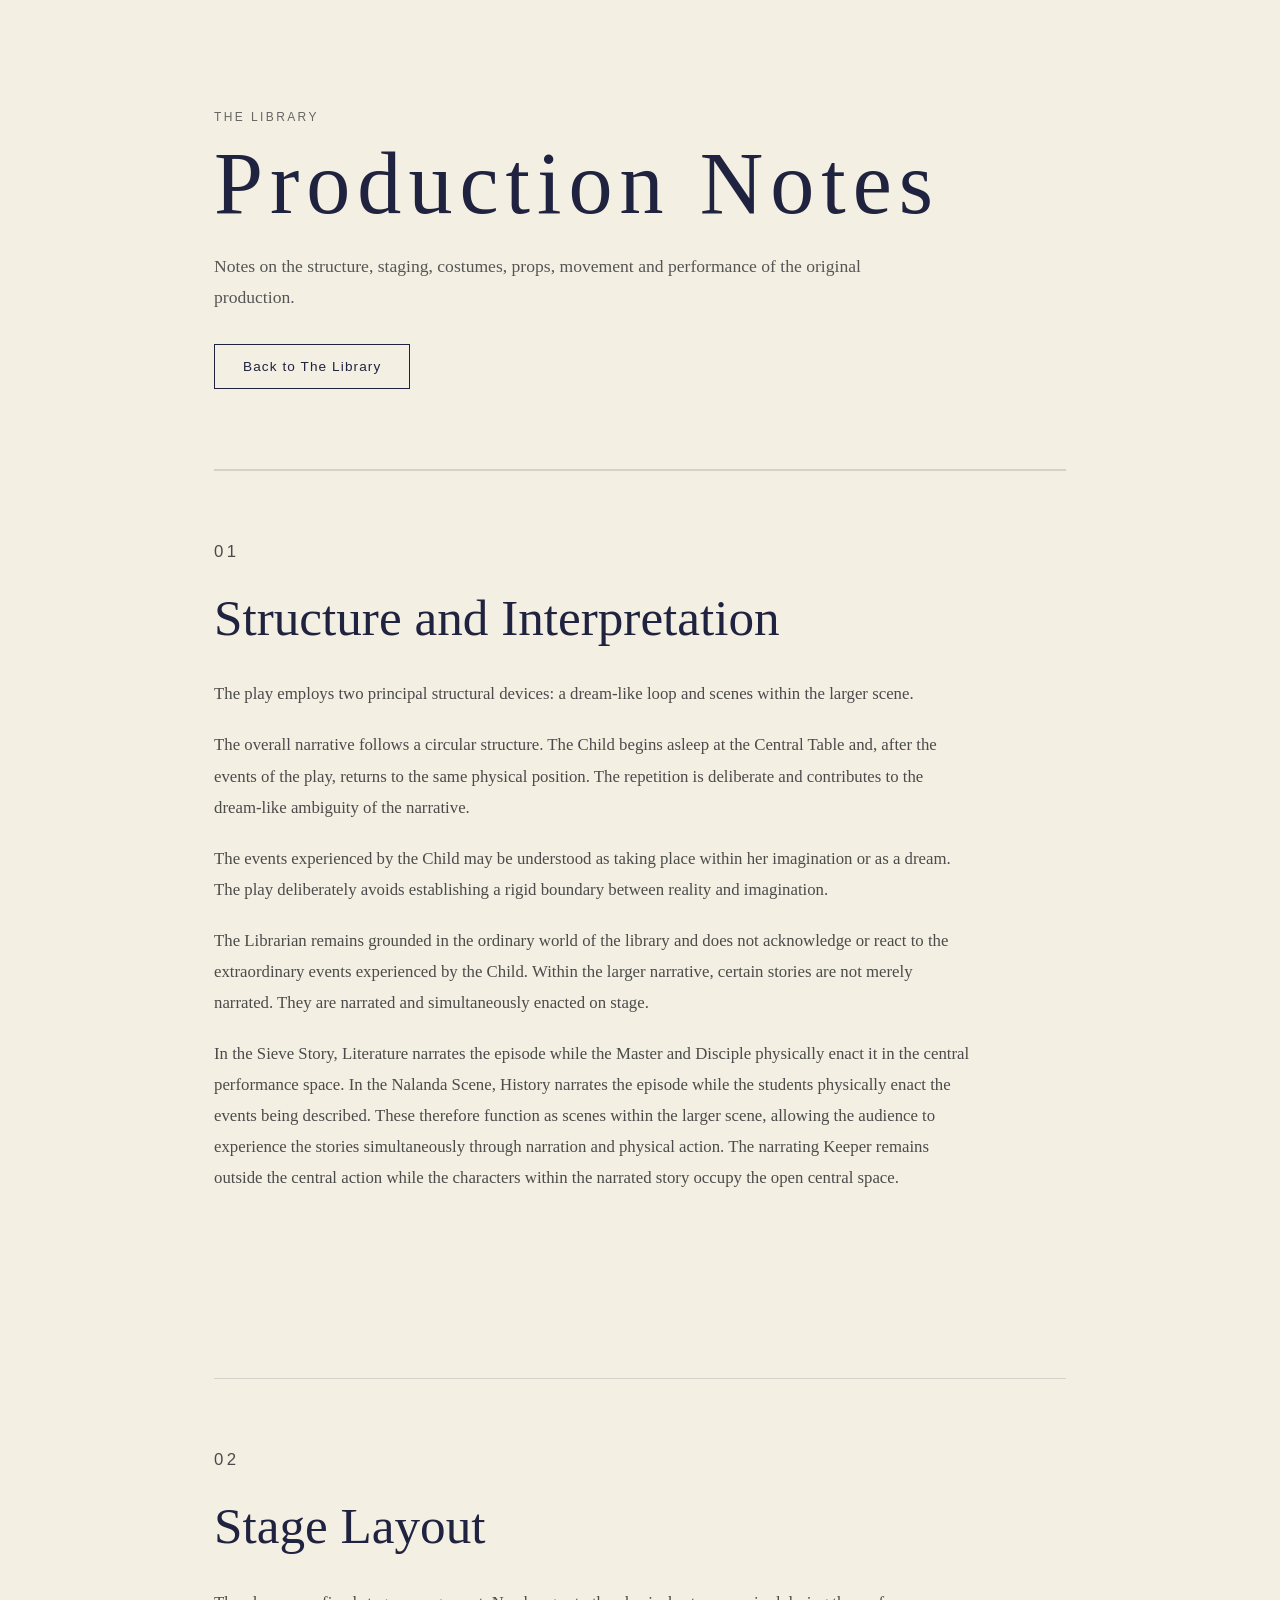
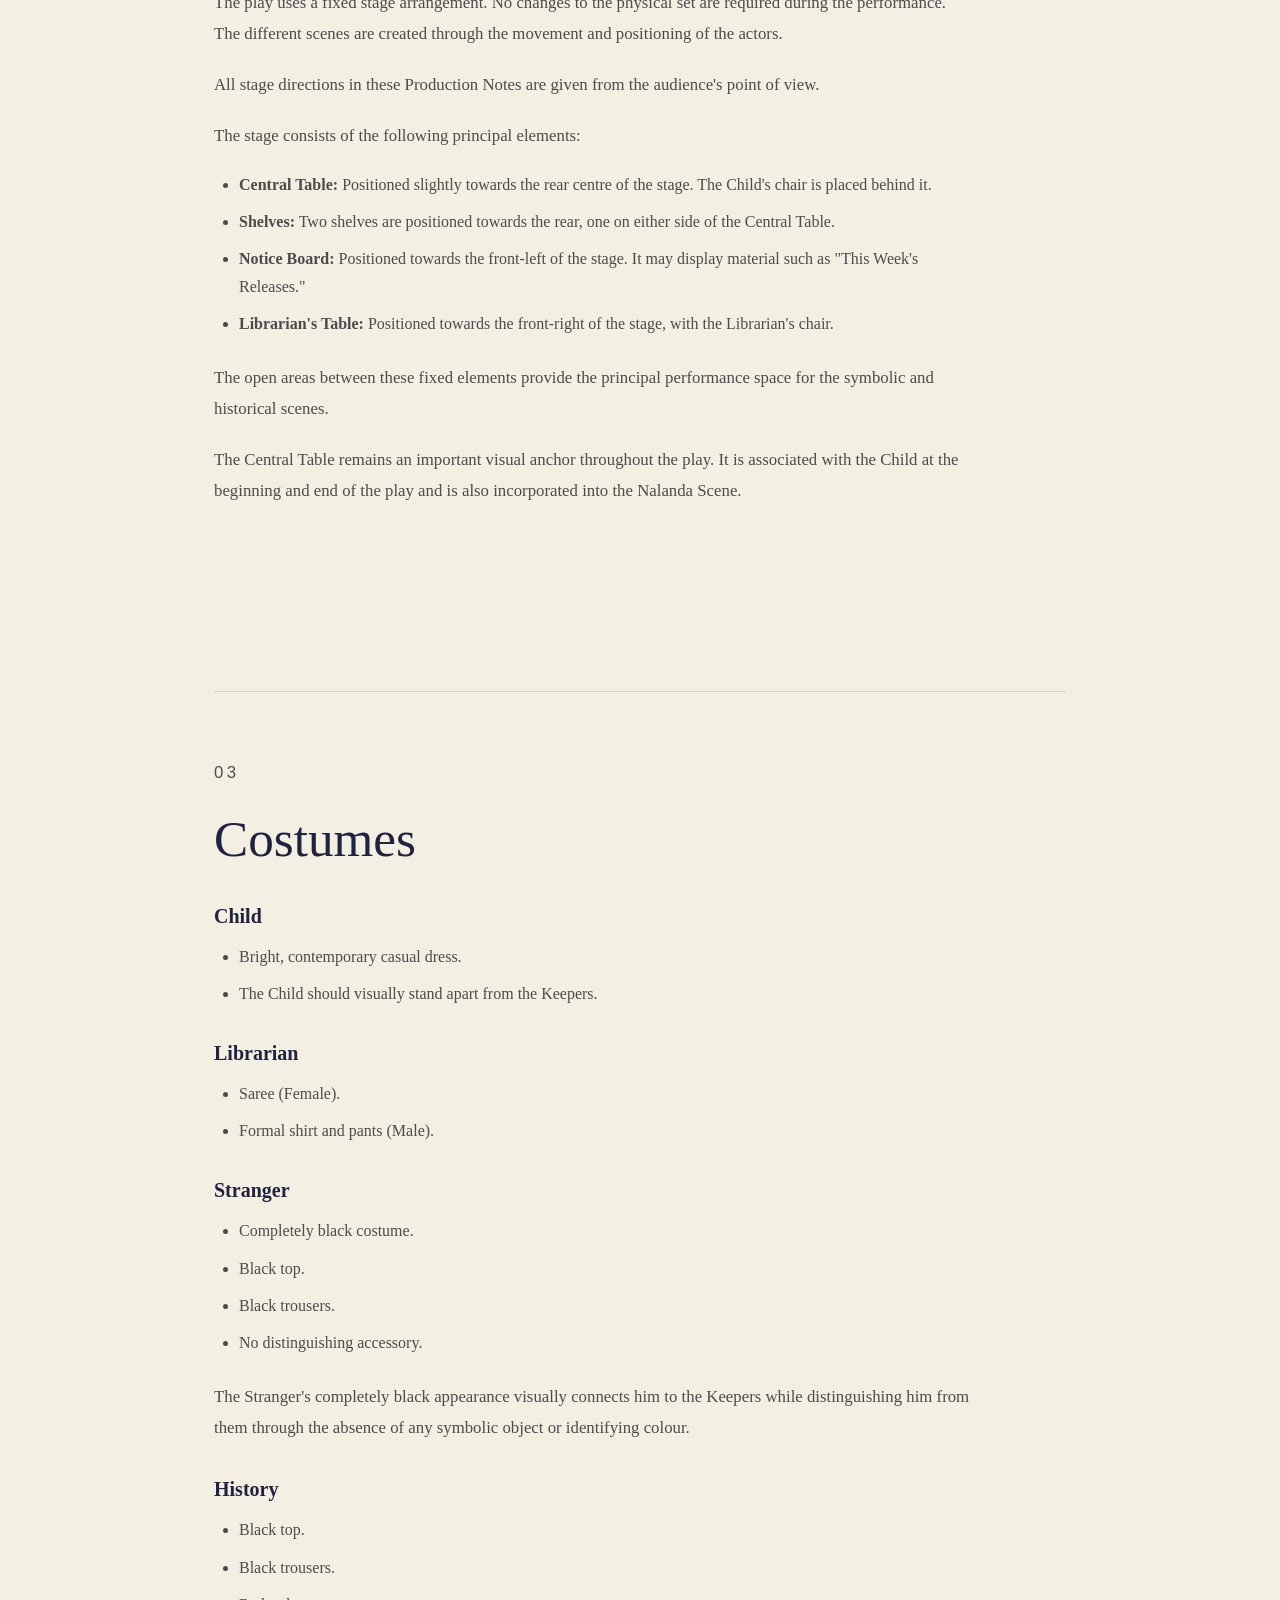
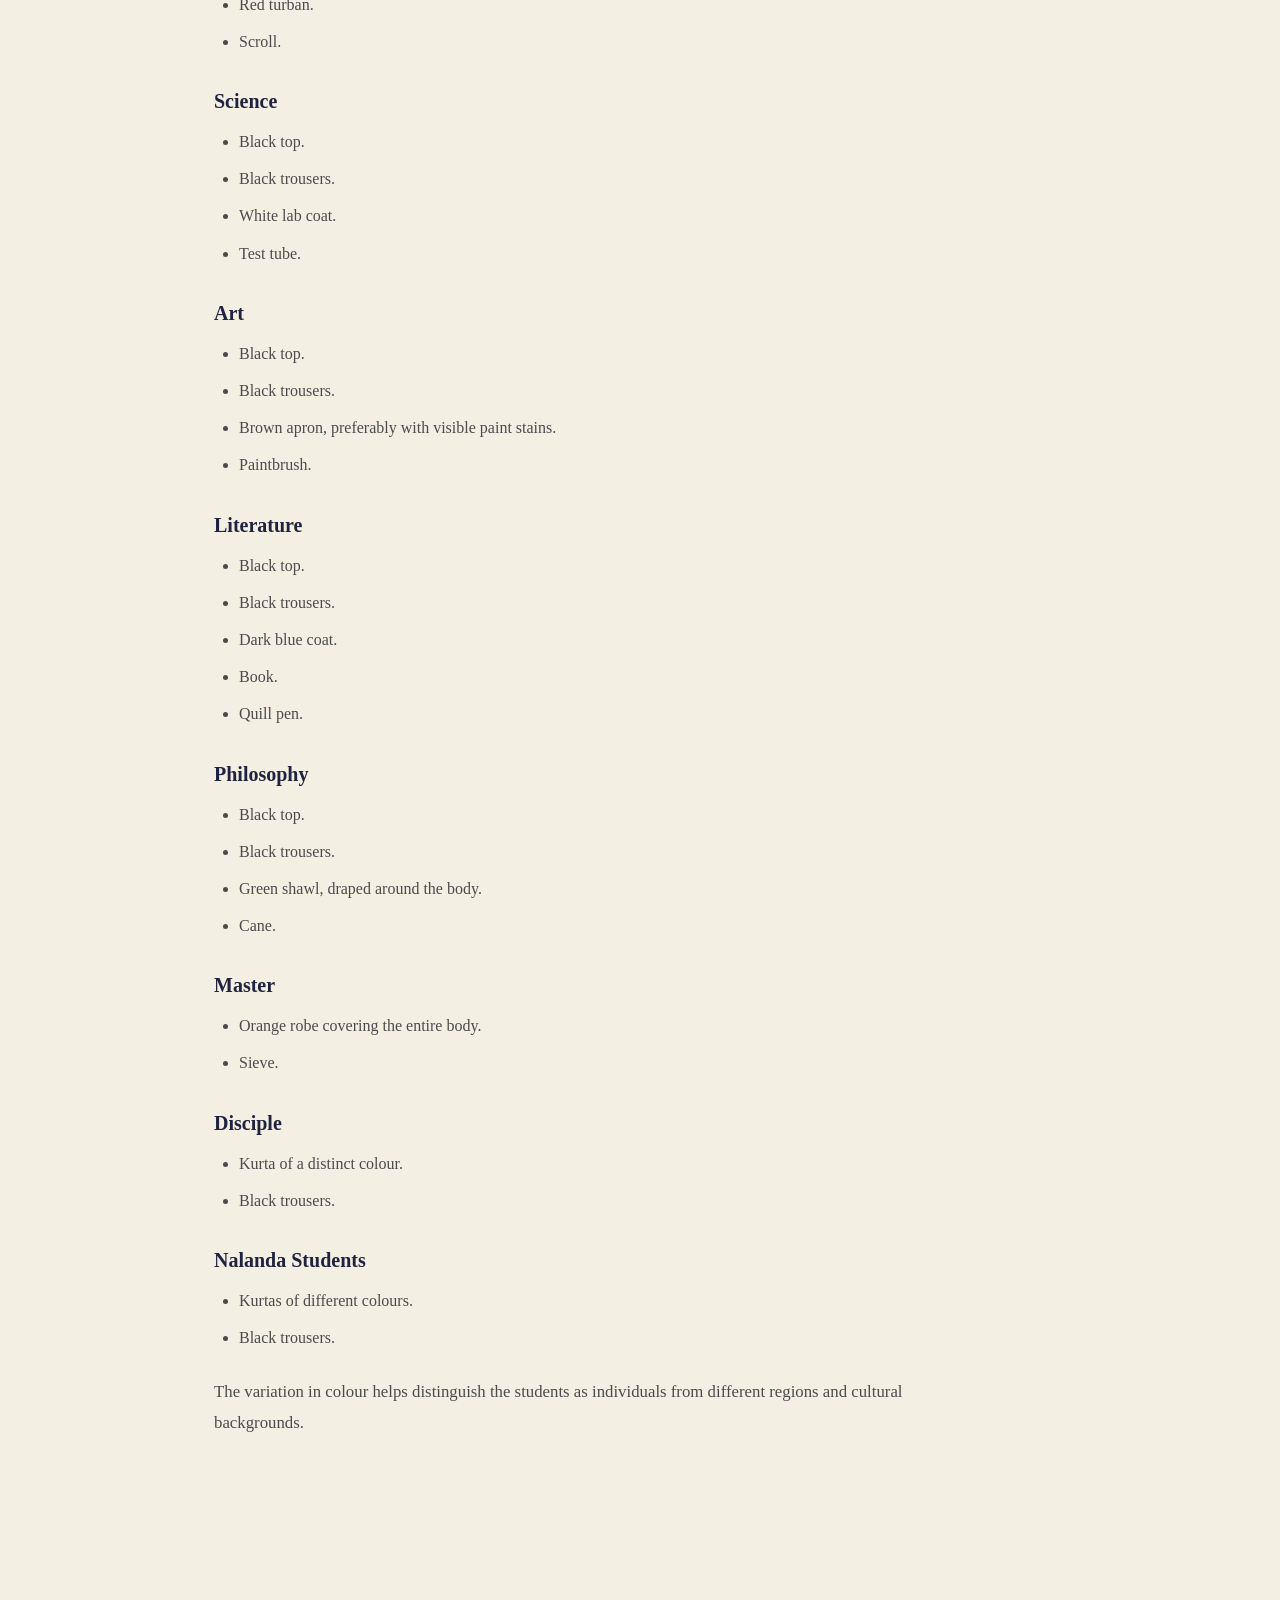
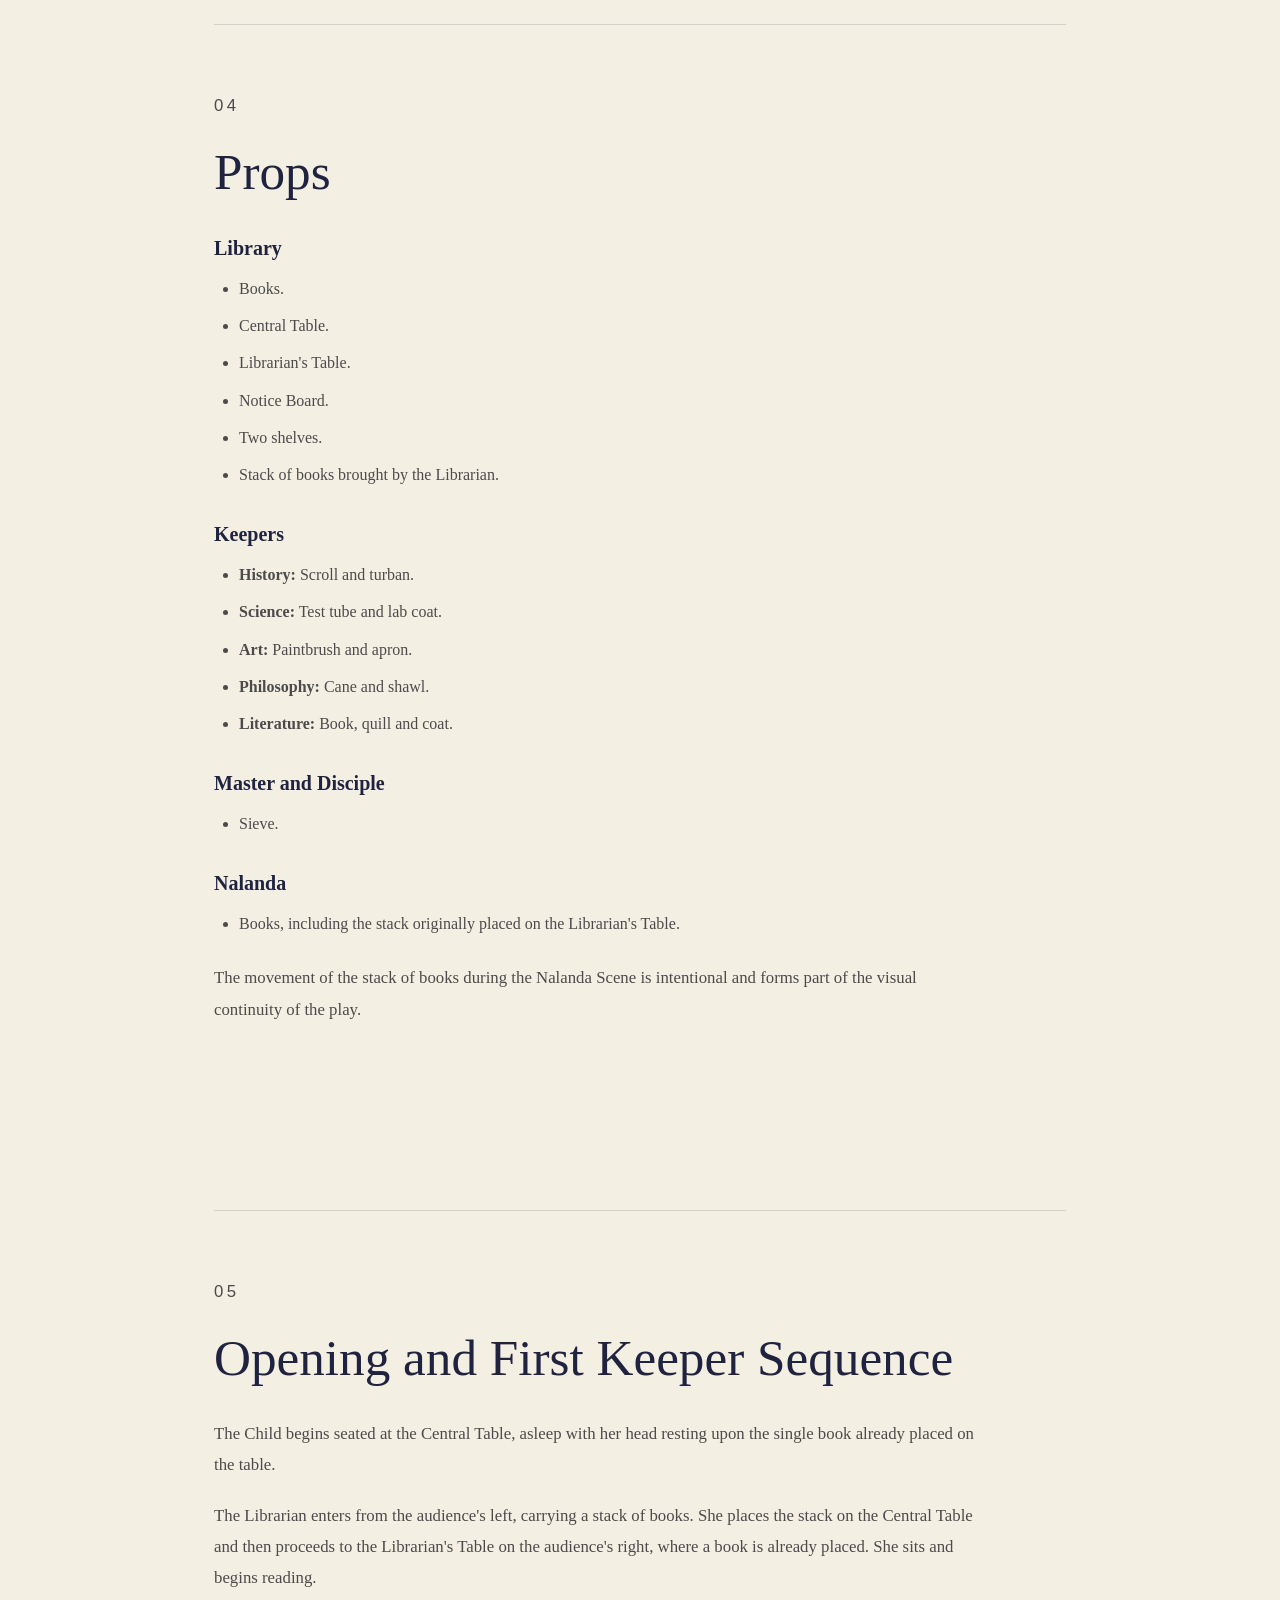
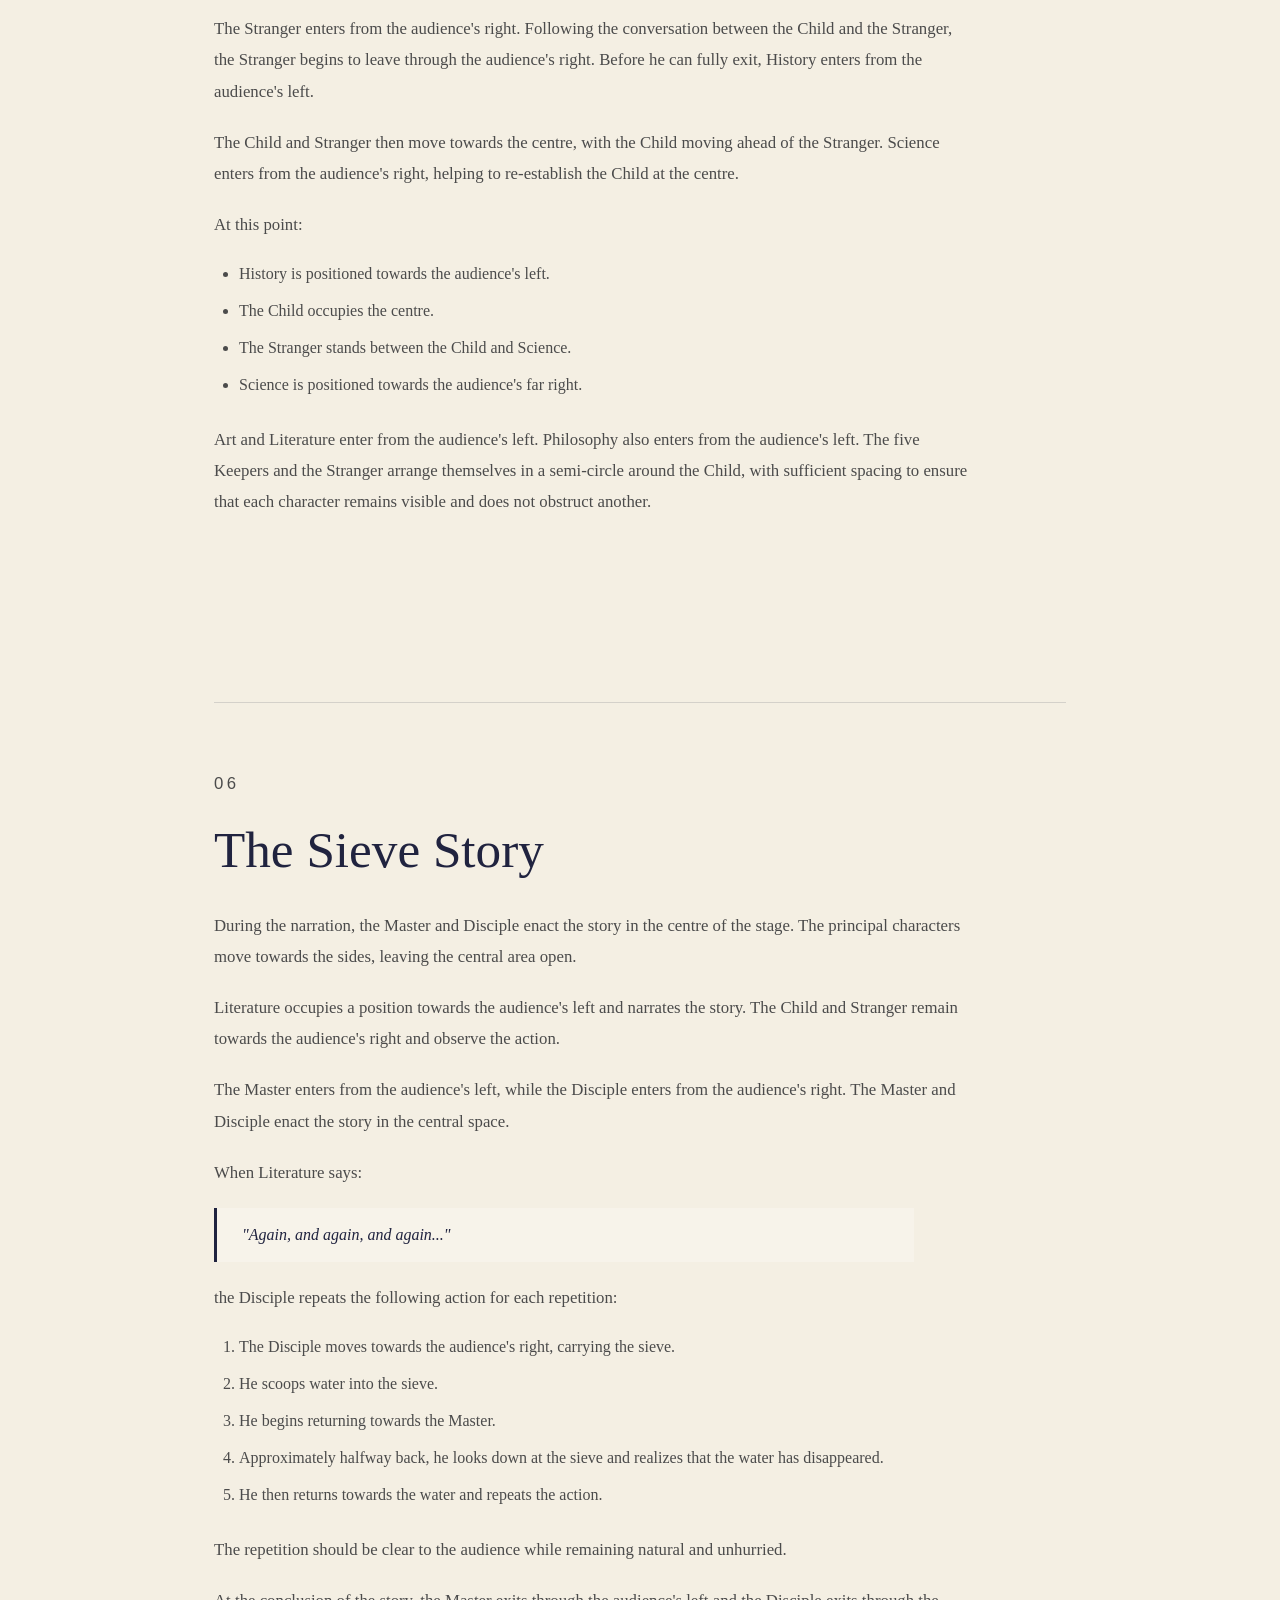
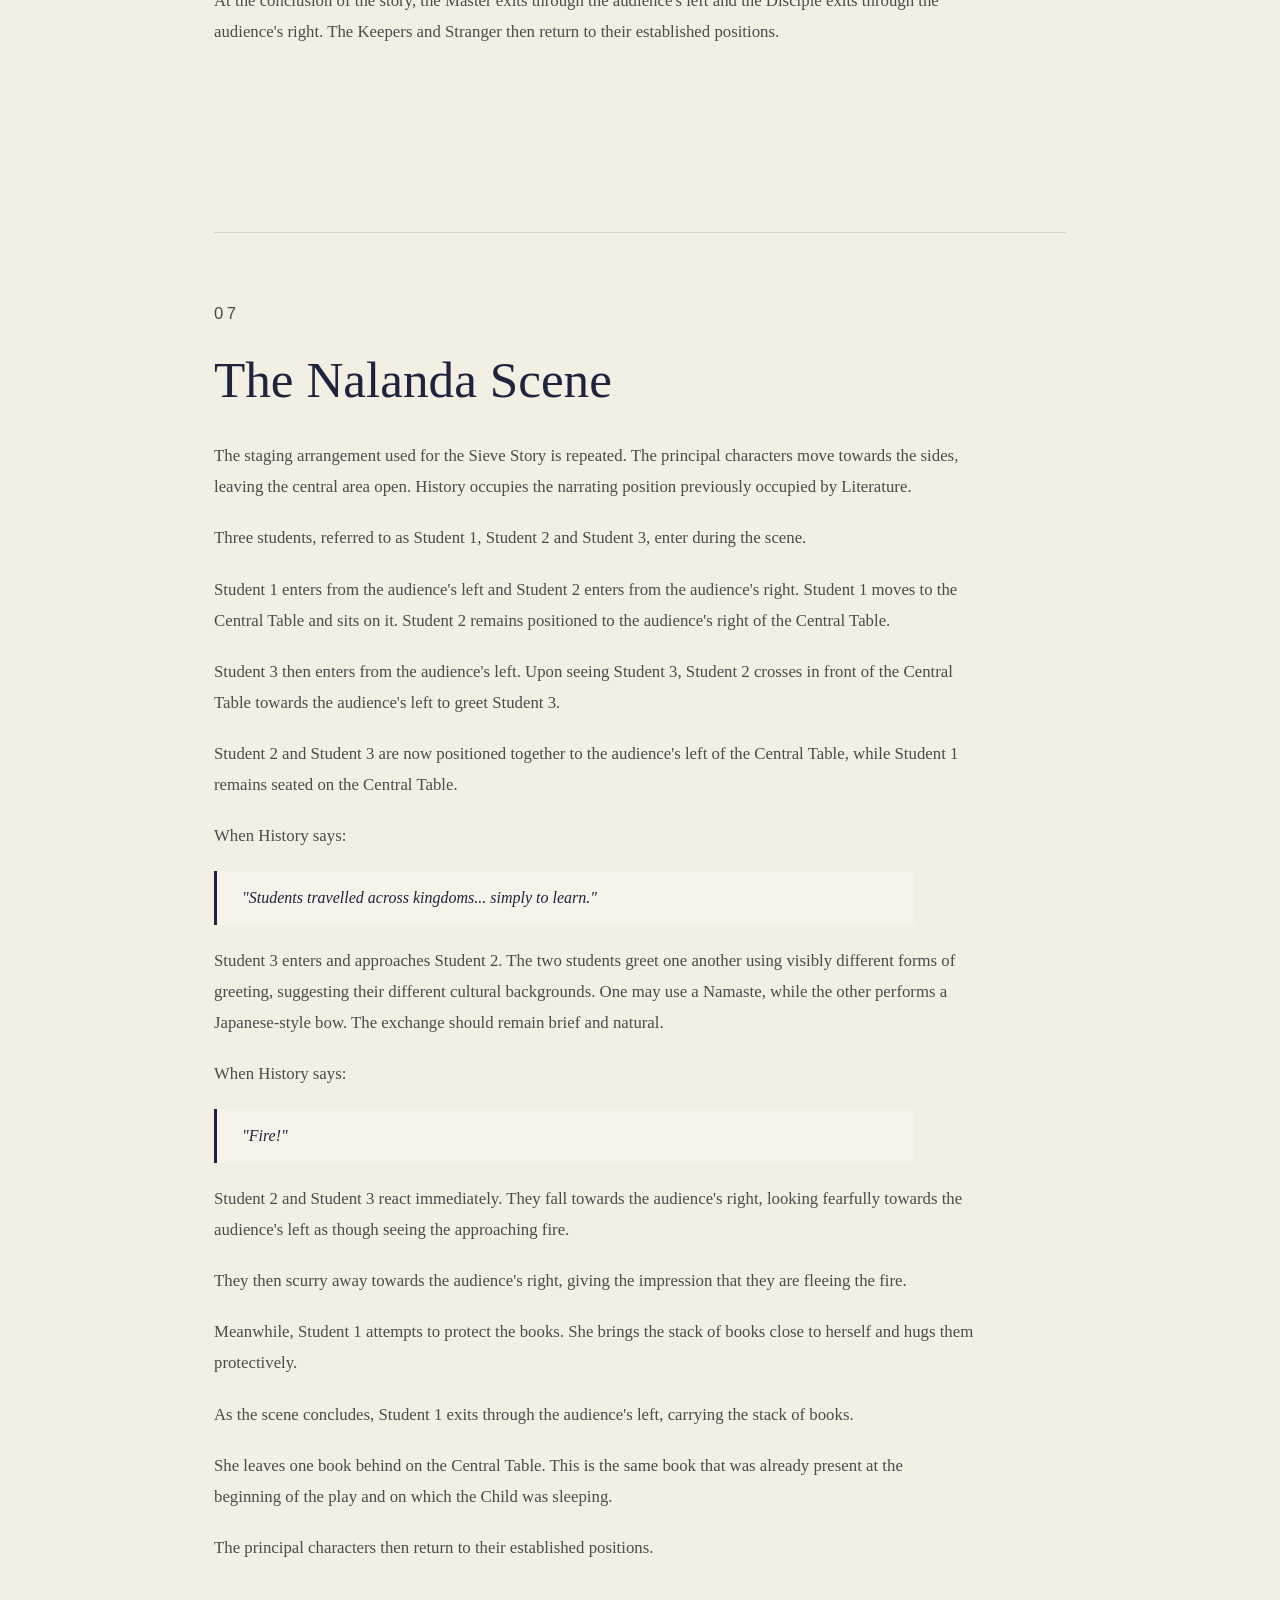
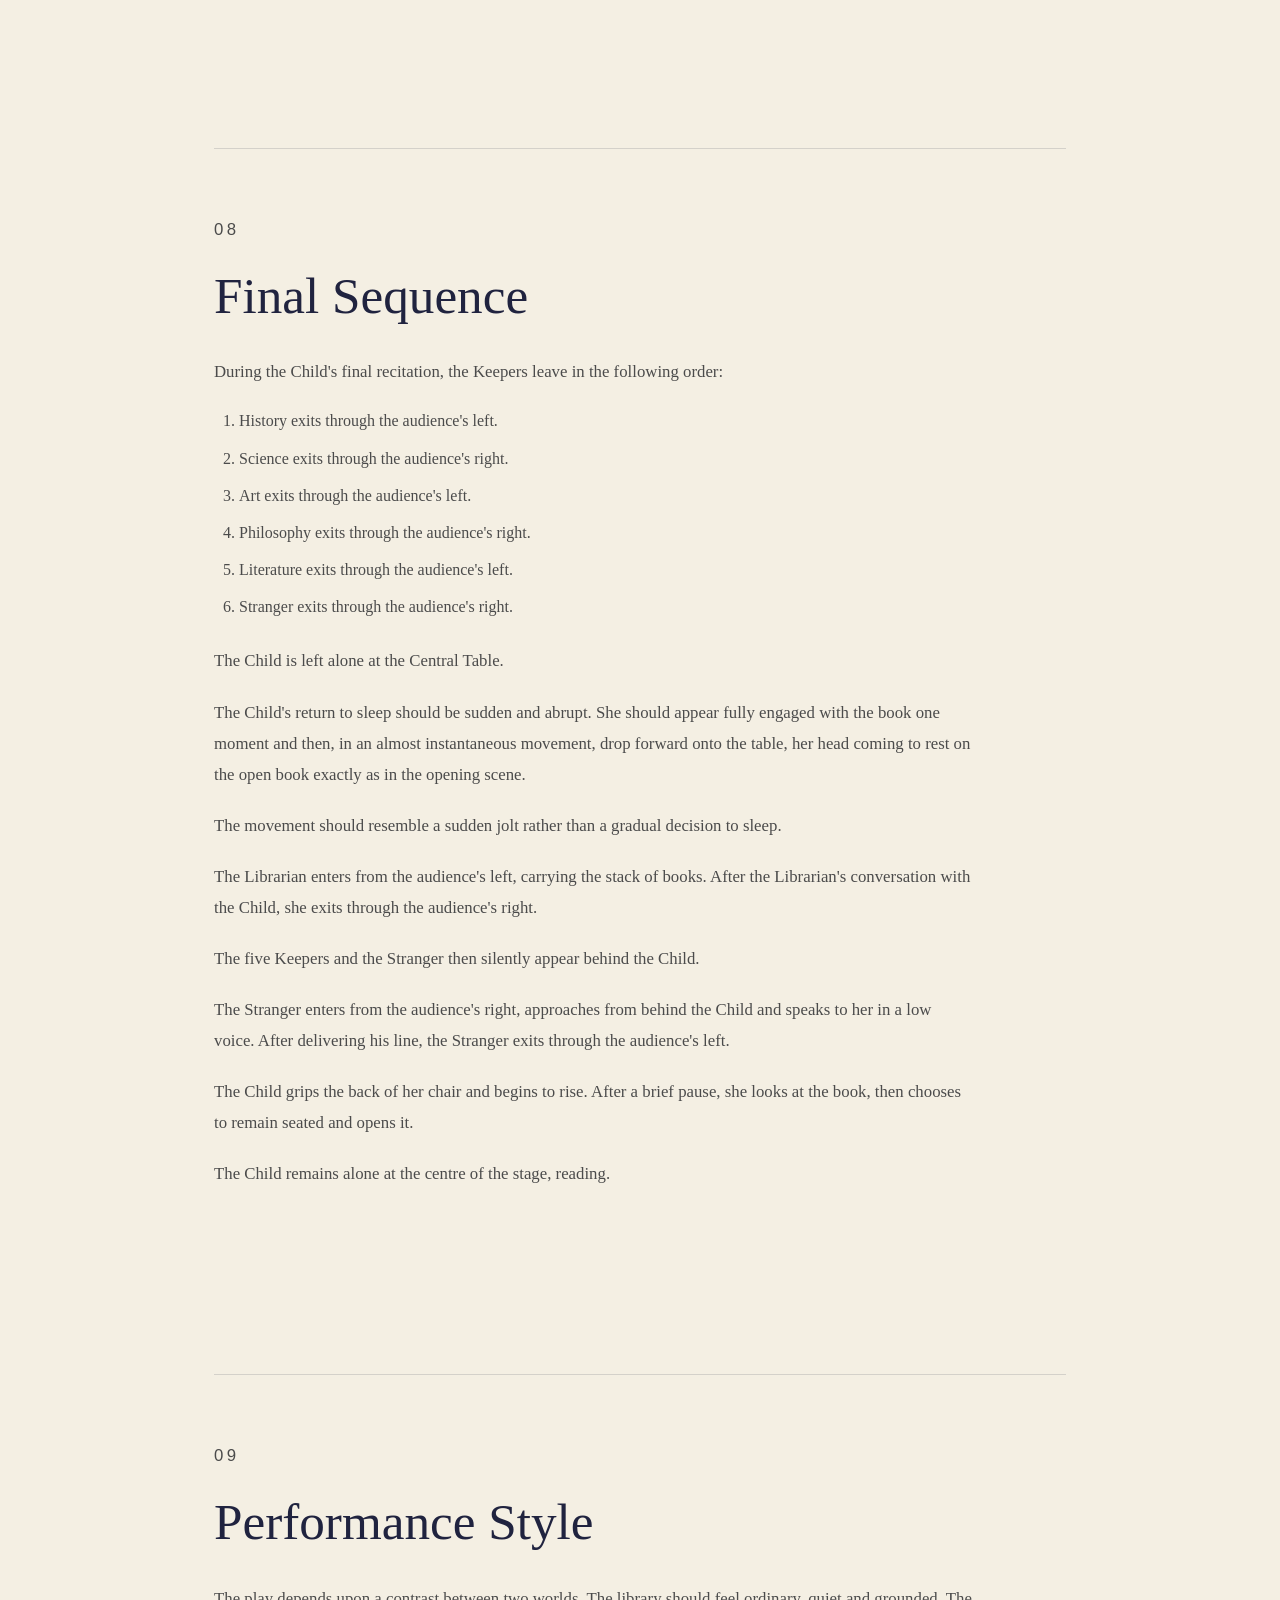
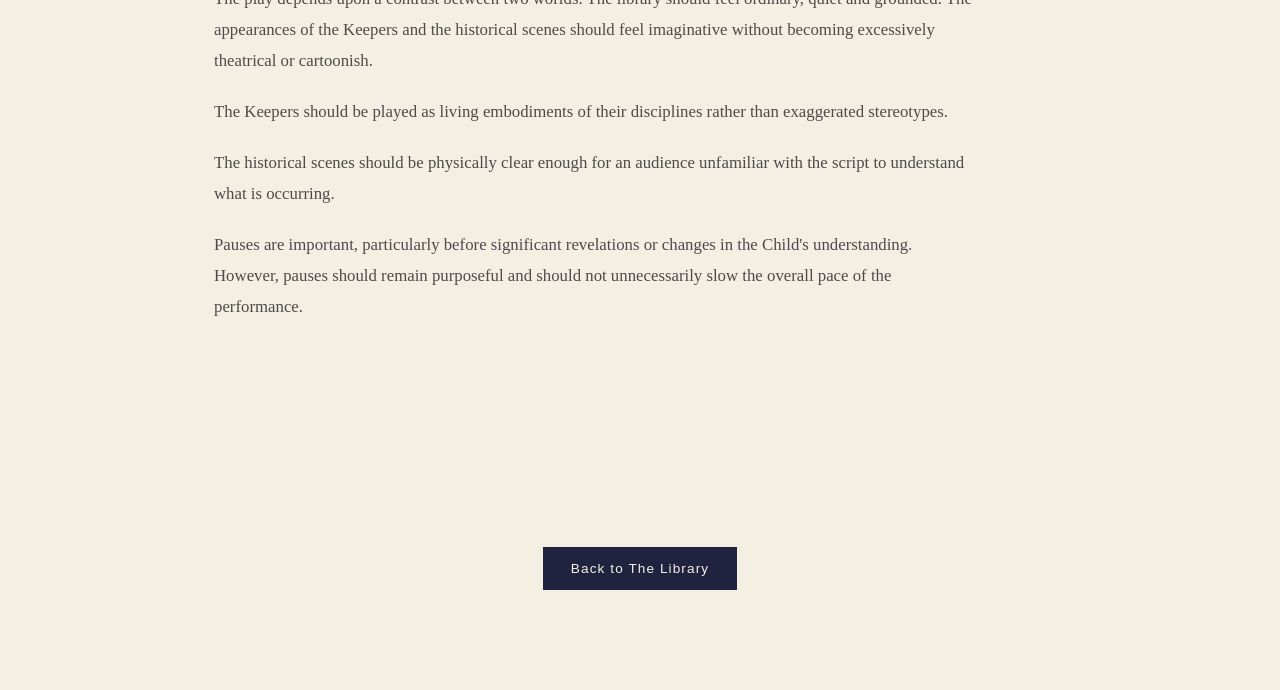
==== production-notes.html @ a3e32a65 "Initial website upload" ====
<!DOCTYPE html>
<html lang="en">

<head>

    <meta charset="UTF-8">

    <meta name="viewport"
          content="width=device-width, initial-scale=1.0">

    <title>Production Notes | The Library</title>

    <link rel="stylesheet" href="style.css">

</head>

<body>

    <main class="production-page">

        <!-- HEADER -->

        <header class="production-header">

            <p class="section-label">THE LIBRARY</p>

            <h1>Production Notes</h1>

            <p class="production-intro">
                Notes on the structure, staging, costumes, props,
                movement and performance of the original production.
            </p>

            <a href="index.html" class="button secondary">
                Back to The Library
            </a>

        </header>


        <!-- 1. STRUCTURE AND INTERPRETATION -->

        <section class="content-section">

            <p class="section-label">01</p>

            <h2>Structure and Interpretation</h2>

            <p>
                The play employs two principal structural devices:
                a dream-like loop and scenes within the larger scene.
            </p>

            <p>
                The overall narrative follows a circular structure.
                The Child begins asleep at the Central Table and,
                after the events of the play, returns to the same
                physical position. The repetition is deliberate and
                contributes to the dream-like ambiguity of the narrative.
            </p>

            <p>
                The events experienced by the Child may be understood
                as taking place within her imagination or as a dream.
                The play deliberately avoids establishing a rigid
                boundary between reality and imagination.
            </p>

            <p>
                The Librarian remains grounded in the ordinary world
                of the library and does not acknowledge or react to
                the extraordinary events experienced by the Child.
                Within the larger narrative, certain stories are not
                merely narrated. They are narrated and simultaneously
                enacted on stage.
            </p>

            <p>
                In the Sieve Story, Literature narrates the episode
                while the Master and Disciple physically enact it in
                the central performance space. In the Nalanda Scene,
                History narrates the episode while the students
                physically enact the events being described. These
                therefore function as scenes within the larger scene,
                allowing the audience to experience the stories
                simultaneously through narration and physical action.
                The narrating Keeper remains outside the central action
                while the characters within the narrated story occupy
                the open central space.
            </p>

        </section>


        <!-- 2. STAGE LAYOUT -->

        <section class="content-section">

            <p class="section-label">02</p>

            <h2>Stage Layout</h2>

            <p>
                The play uses a fixed stage arrangement. No changes
                to the physical set are required during the performance.
                The different scenes are created through the movement
                and positioning of the actors.
            </p>

            <p>
                All stage directions in these Production Notes are
                given from the audience's point of view.
            </p>

            <p>
                The stage consists of the following principal elements:
            </p>

            <ul>

                <li>
                    <strong>Central Table:</strong>
                    Positioned slightly towards the rear centre of
                    the stage. The Child's chair is placed behind it.
                </li>

                <li>
                    <strong>Shelves:</strong>
                    Two shelves are positioned towards the rear,
                    one on either side of the Central Table.
                </li>

                <li>
                    <strong>Notice Board:</strong>
                    Positioned towards the front-left of the stage.
                    It may display material such as
                    "This Week's Releases."
                </li>

                <li>
                    <strong>Librarian's Table:</strong>
                    Positioned towards the front-right of the stage,
                    with the Librarian's chair.
                </li>

            </ul>

            <p>
                The open areas between these fixed elements provide
                the principal performance space for the symbolic and
                historical scenes.
            </p>

            <p>
                The Central Table remains an important visual anchor
                throughout the play. It is associated with the Child
                at the beginning and end of the play and is also
                incorporated into the Nalanda Scene.
            </p>

        </section>


        <!-- 3. COSTUMES -->

        <section class="content-section">

            <p class="section-label">03</p>

            <h2>Costumes</h2>


            <h3>Child</h3>

            <ul>
                <li>Bright, contemporary casual dress.</li>

                <li>
                    The Child should visually stand apart from
                    the Keepers.
                </li>
            </ul>


           <h3>Librarian</h3>

<ul>
    <li>Saree (Female).</li>
    <li>Formal shirt and pants (Male).</li>
</ul>


            <h3>Stranger</h3>

            <ul>
                <li>Completely black costume.</li>
                <li>Black top.</li>
                <li>Black trousers.</li>
                <li>No distinguishing accessory.</li>
            </ul>

            <p>
                The Stranger's completely black appearance visually
                connects him to the Keepers while distinguishing him
                from them through the absence of any symbolic object
                or identifying colour.
            </p>


            <h3>History</h3>

            <ul>
                <li>Black top.</li>
                <li>Black trousers.</li>
                <li>Red turban.</li>
                <li>Scroll.</li>
            </ul>


            <h3>Science</h3>

            <ul>
                <li>Black top.</li>
                <li>Black trousers.</li>
                <li>White lab coat.</li>
                <li>Test tube.</li>
            </ul>


            <h3>Art</h3>

            <ul>
                <li>Black top.</li>
                <li>Black trousers.</li>
                <li>Brown apron, preferably with visible paint stains.</li>
                <li>Paintbrush.</li>
            </ul>


            <h3>Literature</h3>

            <ul>
                <li>Black top.</li>
                <li>Black trousers.</li>
                <li>Dark blue coat.</li>
                <li>Book.</li>
                <li>Quill pen.</li>
            </ul>


            <h3>Philosophy</h3>

            <ul>
                <li>Black top.</li>
                <li>Black trousers.</li>
                <li>Green shawl, draped around the body.</li>
                <li>Cane.</li>
            </ul>


            <h3>Master</h3>

            <ul>
                <li>Orange robe covering the entire body.</li>
                <li>Sieve.</li>
            </ul>


            <h3>Disciple</h3>

            <ul>
                <li>Kurta of a distinct colour.</li>
                <li>Black trousers.</li>
            </ul>


            <h3>Nalanda Students</h3>

            <ul>
                <li>Kurtas of different colours.</li>
                <li>Black trousers.</li>
            </ul>

            <p>
                The variation in colour helps distinguish the students
                as individuals from different regions and cultural
                backgrounds.
            </p>

        </section>


        <!-- 4. PROPS -->

        <section class="content-section">

            <p class="section-label">04</p>

            <h2>Props</h2>


            <h3>Library</h3>

            <ul>
                <li>Books.</li>
                <li>Central Table.</li>
                <li>Librarian's Table.</li>
                <li>Notice Board.</li>
                <li>Two shelves.</li>
                <li>Stack of books brought by the Librarian.</li>
            </ul>


            <h3>Keepers</h3>

            <ul>
                <li><strong>History:</strong> Scroll and turban.</li>
                <li><strong>Science:</strong> Test tube and lab coat.</li>
                <li><strong>Art:</strong> Paintbrush and apron.</li>
                <li><strong>Philosophy:</strong> Cane and shawl.</li>
                <li><strong>Literature:</strong> Book, quill and coat.</li>
            </ul>


            <h3>Master and Disciple</h3>

            <ul>
                <li>Sieve.</li>
            </ul>


            <h3>Nalanda</h3>

            <ul>
                <li>
                    Books, including the stack originally placed on
                    the Librarian's Table.
                </li>
            </ul>

            <p>
                The movement of the stack of books during the Nalanda
                Scene is intentional and forms part of the visual
                continuity of the play.
            </p>

        </section>


        <!-- 5. OPENING AND FIRST KEEPER SEQUENCE -->

        <section class="content-section">

            <p class="section-label">05</p>

            <h2>Opening and First Keeper Sequence</h2>

            <p>
                The Child begins seated at the Central Table, asleep
                with her head resting upon the single book already
                placed on the table.
            </p>

            <p>
                The Librarian enters from the audience's left,
                carrying a stack of books. She places the stack on
                the Central Table and then proceeds to the Librarian's
                Table on the audience's right, where a book is already
                placed. She sits and begins reading.
            </p>

            <p>
                The Stranger enters from the audience's right.
                Following the conversation between the Child and the
                Stranger, the Stranger begins to leave through the
                audience's right. Before he can fully exit, History
                enters from the audience's left.
            </p>

            <p>
                The Child and Stranger then move towards the centre,
                with the Child moving ahead of the Stranger. Science
                enters from the audience's right, helping to
                re-establish the Child at the centre.
            </p>

            <p>
                At this point:
            </p>

            <ul>
                <li>History is positioned towards the audience's left.</li>

                <li>The Child occupies the centre.</li>

                <li>
                    The Stranger stands between the Child and Science.
                </li>

                <li>
                    Science is positioned towards the audience's
                    far right.
                </li>
            </ul>

            <p>
                Art and Literature enter from the audience's left.
                Philosophy also enters from the audience's left.
                The five Keepers and the Stranger arrange themselves
                in a semi-circle around the Child, with sufficient
                spacing to ensure that each character remains visible
                and does not obstruct another.
            </p>

        </section>


        <!-- 6. SIEVE STORY -->

        <section class="content-section">

            <p class="section-label">06</p>

            <h2>The Sieve Story</h2>

            <p>
                During the narration, the Master and Disciple enact
                the story in the centre of the stage. The principal
                characters move towards the sides, leaving the central
                area open.
            </p>

            <p>
                Literature occupies a position towards the audience's
                left and narrates the story. The Child and Stranger
                remain towards the audience's right and observe the
                action.
            </p>

            <p>
                The Master enters from the audience's left, while the
                Disciple enters from the audience's right. The Master
                and Disciple enact the story in the central space.
            </p>

            <p>
                When Literature says:
            </p>

            <blockquote>
                "Again, and again, and again..."
            </blockquote>

            <p>
                the Disciple repeats the following action for each
                repetition:
            </p>

            <ol>
                <li>
                    The Disciple moves towards the audience's right,
                    carrying the sieve.
                </li>

                <li>
                    He scoops water into the sieve.
                </li>

                <li>
                    He begins returning towards the Master.
                </li>

                <li>
                    Approximately halfway back, he looks down at
                    the sieve and realizes that the water has
                    disappeared.
                </li>

                <li>
                    He then returns towards the water and repeats
                    the action.
                </li>
            </ol>

            <p>
                The repetition should be clear to the audience while
                remaining natural and unhurried.
            </p>

            <p>
                At the conclusion of the story, the Master exits
                through the audience's left and the Disciple exits
                through the audience's right. The Keepers and Stranger
                then return to their established positions.
            </p>

        </section>


        <!-- 7. NALANDA SCENE -->

        <section class="content-section">

            <p class="section-label">07</p>

            <h2>The Nalanda Scene</h2>

            <p>
                The staging arrangement used for the Sieve Story is
                repeated. The principal characters move towards the
                sides, leaving the central area open. History occupies
                the narrating position previously occupied by Literature.
            </p>

            <p>
                Three students, referred to as Student 1, Student 2
                and Student 3, enter during the scene.
            </p>

            <p>
                Student 1 enters from the audience's left and Student 2
                enters from the audience's right. Student 1 moves to
                the Central Table and sits on it. Student 2 remains
                positioned to the audience's right of the Central Table.
            </p>

            <p>
                Student 3 then enters from the audience's left.
                Upon seeing Student 3, Student 2 crosses in front of
                the Central Table towards the audience's left to greet
                Student 3.
            </p>

            <p>
                Student 2 and Student 3 are now positioned together to
                the audience's left of the Central Table, while
                Student 1 remains seated on the Central Table.
            </p>

            <p>
                When History says:
            </p>

            <blockquote>
                "Students travelled across kingdoms... simply to learn."
            </blockquote>

            <p>
                Student 3 enters and approaches Student 2. The two
                students greet one another using visibly different
                forms of greeting, suggesting their different cultural
                backgrounds. One may use a Namaste, while the other
                performs a Japanese-style bow. The exchange should
                remain brief and natural.
            </p>

            <p>
                When History says:
            </p>

            <blockquote>
                "Fire!"
            </blockquote>

            <p>
                Student 2 and Student 3 react immediately. They fall
                towards the audience's right, looking fearfully towards
                the audience's left as though seeing the approaching
                fire.
            </p>

            <p>
                They then scurry away towards the audience's right,
                giving the impression that they are fleeing the fire.
            </p>

            <p>
                Meanwhile, Student 1 attempts to protect the books.
                She brings the stack of books close to herself and
                hugs them protectively.
            </p>

            <p>
                As the scene concludes, Student 1 exits through the
                audience's left, carrying the stack of books.
            </p>

            <p>
                She leaves one book behind on the Central Table. This
                is the same book that was already present at the
                beginning of the play and on which the Child was
                sleeping.
            </p>

            <p>
                The principal characters then return to their
                established positions.
            </p>

        </section>


        <!-- 8. FINAL SEQUENCE -->

        <section class="content-section">

            <p class="section-label">08</p>

            <h2>Final Sequence</h2>

            <p>
                During the Child's final recitation, the Keepers leave
                in the following order:
            </p>

            <ol>
                <li>History exits through the audience's left.</li>

                <li>Science exits through the audience's right.</li>

                <li>Art exits through the audience's left.</li>

                <li>Philosophy exits through the audience's right.</li>

                <li>Literature exits through the audience's left.</li>

                <li>Stranger exits through the audience's right.</li>
            </ol>

            <p>
                The Child is left alone at the Central Table.
            </p>

            <p>
                The Child's return to sleep should be sudden and abrupt.
                She should appear fully engaged with the book one
                moment and then, in an almost instantaneous movement,
                drop forward onto the table, her head coming to rest
                on the open book exactly as in the opening scene.
            </p>

            <p>
                The movement should resemble a sudden jolt rather than
                a gradual decision to sleep.
            </p>

            <p>
                The Librarian enters from the audience's left,
                carrying the stack of books. After the Librarian's
                conversation with the Child, she exits through the
                audience's right.
            </p>

            <p>
                The five Keepers and the Stranger then silently appear
                behind the Child.
            </p>

            <p>
                The Stranger enters from the audience's right,
                approaches from behind the Child and speaks to her
                in a low voice. After delivering his line, the
                Stranger exits through the audience's left.
            </p>

            <p>
                The Child grips the back of her chair and begins to
                rise. After a brief pause, she looks at the book,
                then chooses to remain seated and opens it.
            </p>

            <p>
                The Child remains alone at the centre of the stage,
                reading.
            </p>

        </section>


        <!-- 9. PERFORMANCE STYLE -->

        <section class="content-section">

            <p class="section-label">09</p>

            <h2>Performance Style</h2>

            <p>
                The play depends upon a contrast between two worlds.
                The library should feel ordinary, quiet and grounded.
                The appearances of the Keepers and the historical
                scenes should feel imaginative without becoming
                excessively theatrical or cartoonish.
            </p>

            <p>
                The Keepers should be played as living embodiments
                of their disciplines rather than exaggerated
                stereotypes.
            </p>

            <p>
                The historical scenes should be physically clear
                enough for an audience unfamiliar with the script
                to understand what is occurring.
            </p>

            <p>
                Pauses are important, particularly before significant
                revelations or changes in the Child's understanding.
                However, pauses should remain purposeful and should
                not unnecessarily slow the overall pace of the
                performance.
            </p>

        </section>


        <!-- FOOTER -->

        <footer class="production-footer">

            <a href="index.html" class="button primary">
                Back to The Library
            </a>

        </footer>

    </main>

</body>

</html>
---- style.css ----
* {
    box-sizing: border-box;
    margin: 0;
    padding: 0;
}

body {
    background: #f4efe3;
    color: #252525;
    font-family: Georgia, "Times New Roman", serif;
}

/* HERO */

.hero {
    min-height: 100vh;
    display: flex;
    justify-content: center;
    align-items: center;
    text-align: center;
    padding: 60px 24px;

    background:
        linear-gradient(
            rgba(244, 239, 227, 0.88),
            rgba(244, 239, 227, 0.88)
        ),
        url("assets/images/library.jpg");

    background-size: cover;
    background-position: center;
}

.hero-content {
    max-width: 850px;
}

.eyebrow {
    font-family: Arial, sans-serif;
    font-size: 0.8rem;
    letter-spacing: 0.25em;
    margin-bottom: 25px;
    color: #4a4a4a;
}

h1 {
    font-size: clamp(4rem, 10vw, 8rem);
    letter-spacing: 0.08em;
    font-weight: 500;
    color: #20233f;
    line-height: 0.95;
}

.subtitle {
    font-size: 1.4rem;
    font-style: italic;
    margin-top: 20px;
    color: #555;
}

.tagline {
    margin-top: 45px;
    font-size: clamp(1.5rem, 3vw, 2.3rem);
    line-height: 1.4;
    color: #20233f;
}

.description {
    max-width: 650px;
    margin: 25px auto 0;
    font-size: 1.1rem;
    line-height: 1.8;
    color: #4d4d4d;
}

.details {
    display: flex;
    justify-content: center;
    flex-wrap: wrap;
    gap: 12px;
    margin-top: 30px;

    font-family: Arial, sans-serif;
    font-size: 0.75rem;
    letter-spacing: 0.12em;
    color: #666;
}

.hero-buttons {
    display: flex;
    justify-content: center;
    gap: 15px;
    flex-wrap: wrap;
    margin-top: 40px;
}

.button {
    display: inline-block;
    padding: 14px 28px;
    text-decoration: none;
    font-family: Arial, sans-serif;
    font-size: 0.85rem;
    letter-spacing: 0.08em;
    transition: 0.2s ease;
}

.primary {
    background: #20233f;
    color: #f4efe3;
}

.primary:hover {
    background: #16182c;
}

.secondary {
    border: 1px solid #20233f;
    color: #20233f;
}

.secondary:hover {
    background: #20233f;
    color: #f4efe3;
}


/* OTHER SECTIONS */

main {
    max-width: 1000px;
    margin: auto;
    padding: 80px 24px;
}

section {
    margin-bottom: 100px;
}

section h2 {
    font-size: 2.5rem;
    color: #20233f;
    margin-bottom: 20px;
}

/* CONTENT SECTIONS */

.content-section {
    padding: 40px 0;
    border-top: 1px solid rgba(32, 35, 63, 0.15);
}

.section-label {
    font-family: Arial, sans-serif;
    font-size: 0.75rem;
    letter-spacing: 0.2em;
    color: #666;
    margin-bottom: 18px;
}

.content-section h2 {
    font-size: clamp(2rem, 5vw, 3.2rem);
    font-weight: 500;
    line-height: 1.2;
    margin-bottom: 30px;
}

.content-section > p:not(.section-label) {
    max-width: 750px;
    font-size: 1.08rem;
    line-height: 1.9;
    color: #4b4b4b;
    margin-bottom: 20px;
}


/* CHARACTER CARDS */

.character-grid {
    display: grid;
    grid-template-columns: repeat(3, 1fr);
    gap: 18px;
    margin-top: 35px;
}

.character-card {
    padding: 28px;
    border: 1px solid rgba(32, 35, 63, 0.15);
    background: rgba(255, 255, 255, 0.25);
}

.character-card h3 {
    color: #20233f;
    font-size: 1.3rem;
    margin-bottom: 10px;
}

.character-card p {
    color: #666;
    line-height: 1.6;
}

.secondary-heading {
    margin-top: 70px;
}


/* DOWNLOAD BUTTONS */

.download-buttons {
    display: flex;
    gap: 15px;
    flex-wrap: wrap;
    margin-top: 30px;
}


/* MOBILE */

@media (max-width: 700px) {

    .character-grid {
        grid-template-columns: 1fr;
    }

    .content-section {
        padding: 30px 0;
    }

    .details {
        gap: 8px;
        line-height: 1.8;
    }

}

.author {
    margin-top: 12px;
    font-family: Arial, sans-serif;
    font-size: 0.85rem;
    letter-spacing: 0.08em;
    color: #666;
}

/* PRODUCTION NOTES */

.production-page {
    max-width: 900px;
    margin: 0 auto;
    padding: 70px 24px 100px;
}

.production-header {
    padding: 40px 0 80px;
    border-bottom: 1px solid rgba(32, 35, 63, 0.15);
}

.production-header h1 {
    font-size: clamp(3rem, 8vw, 5.5rem);
    margin-bottom: 25px;
}

.production-intro {
    max-width: 650px;
    font-size: 1.1rem;
    line-height: 1.8;
    color: #555;
    margin-bottom: 30px;
}

.production-page .content-section {
    padding: 65px 0;
}

.production-page .content-section h2 {
    margin-bottom: 30px;
}

.production-page .content-section h3 {
    color: #20233f;
    font-size: 1.25rem;
    margin-top: 35px;
    margin-bottom: 12px;
}

.production-page .content-section p {
    max-width: 760px;
    font-size: 1.05rem;
    line-height: 1.85;
    color: #4b4b4b;
    margin-bottom: 20px;
}

.production-page ul,
.production-page ol {
    max-width: 760px;
    padding-left: 25px;
    margin: 15px 0 25px;
}

.production-page li {
    margin-bottom: 10px;
    line-height: 1.7;
    color: #4b4b4b;
}

.production-page blockquote {
    max-width: 700px;
    margin: 20px 0;
    padding: 18px 25px;
    border-left: 3px solid #20233f;
    font-style: italic;
    color: #20233f;
    background: rgba(255, 255, 255, 0.25);
}

.production-footer {
    text-align: center;
    padding-top: 40px;
}
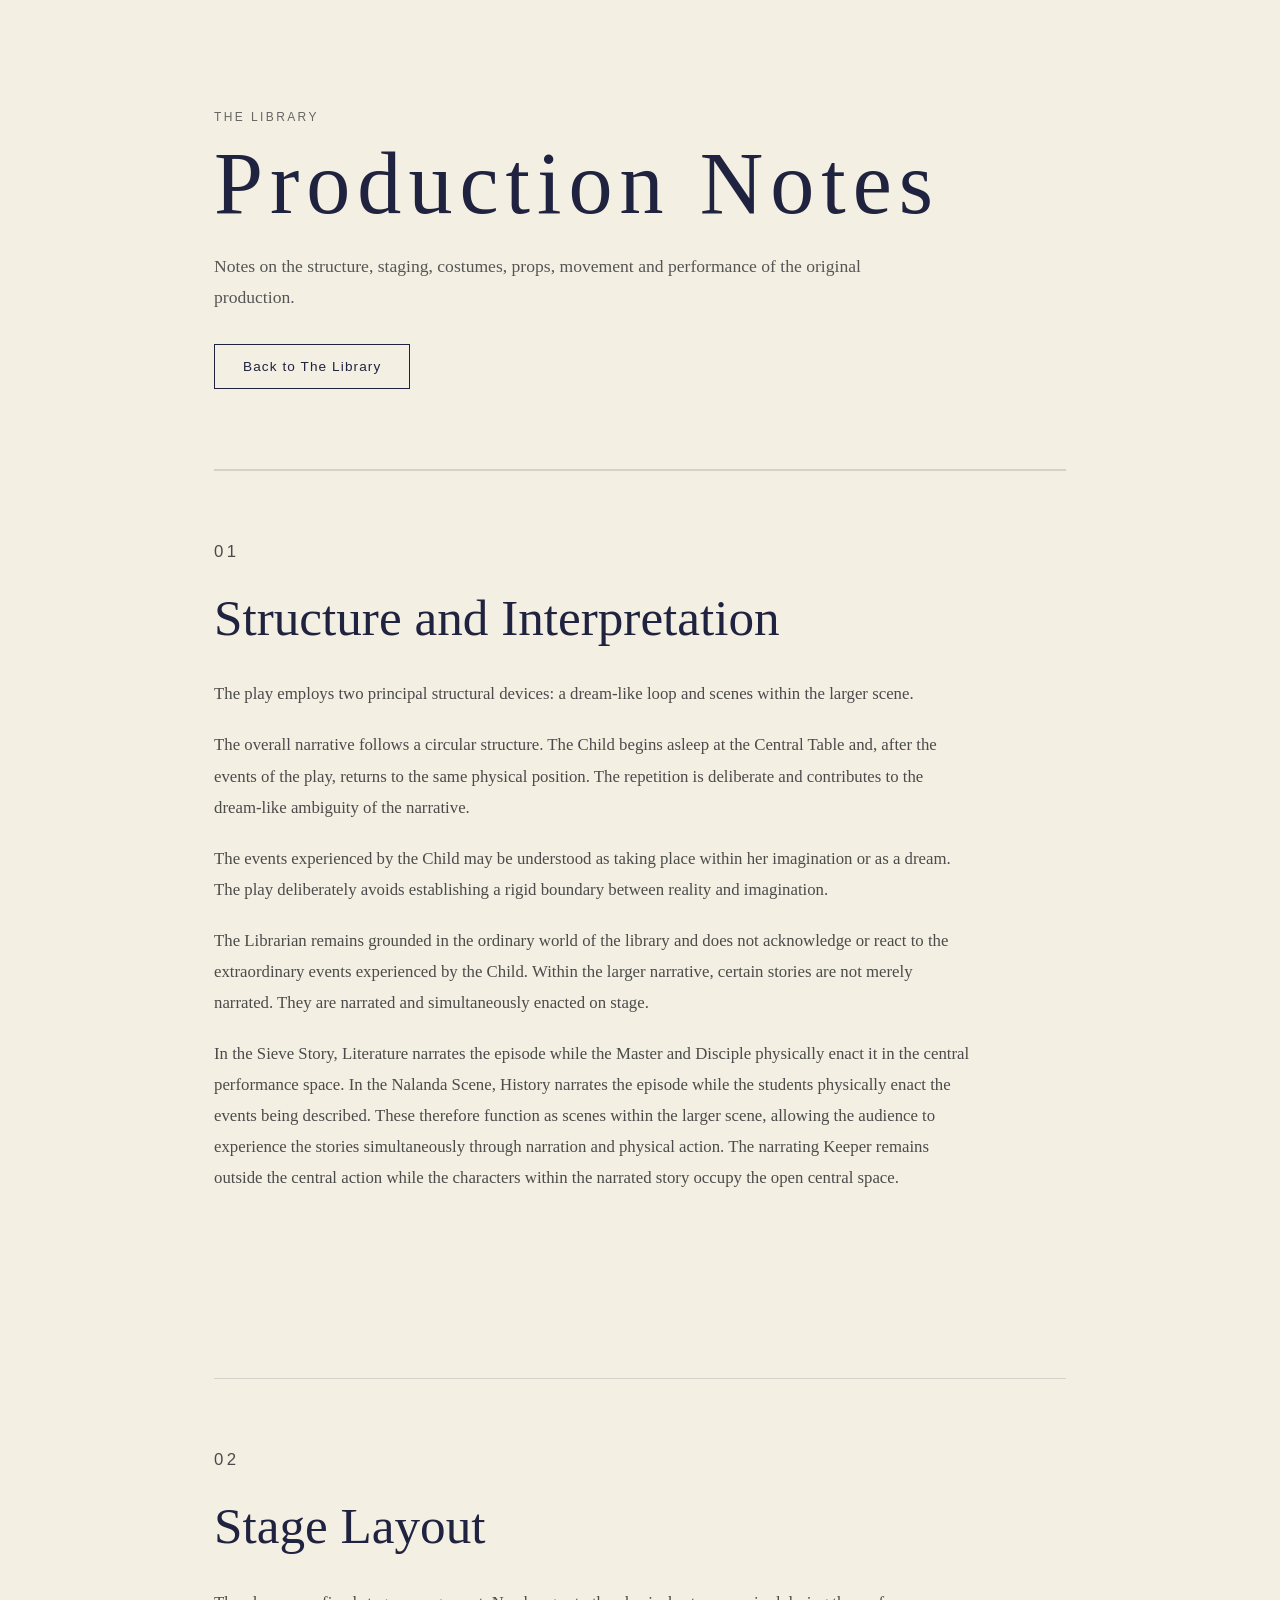
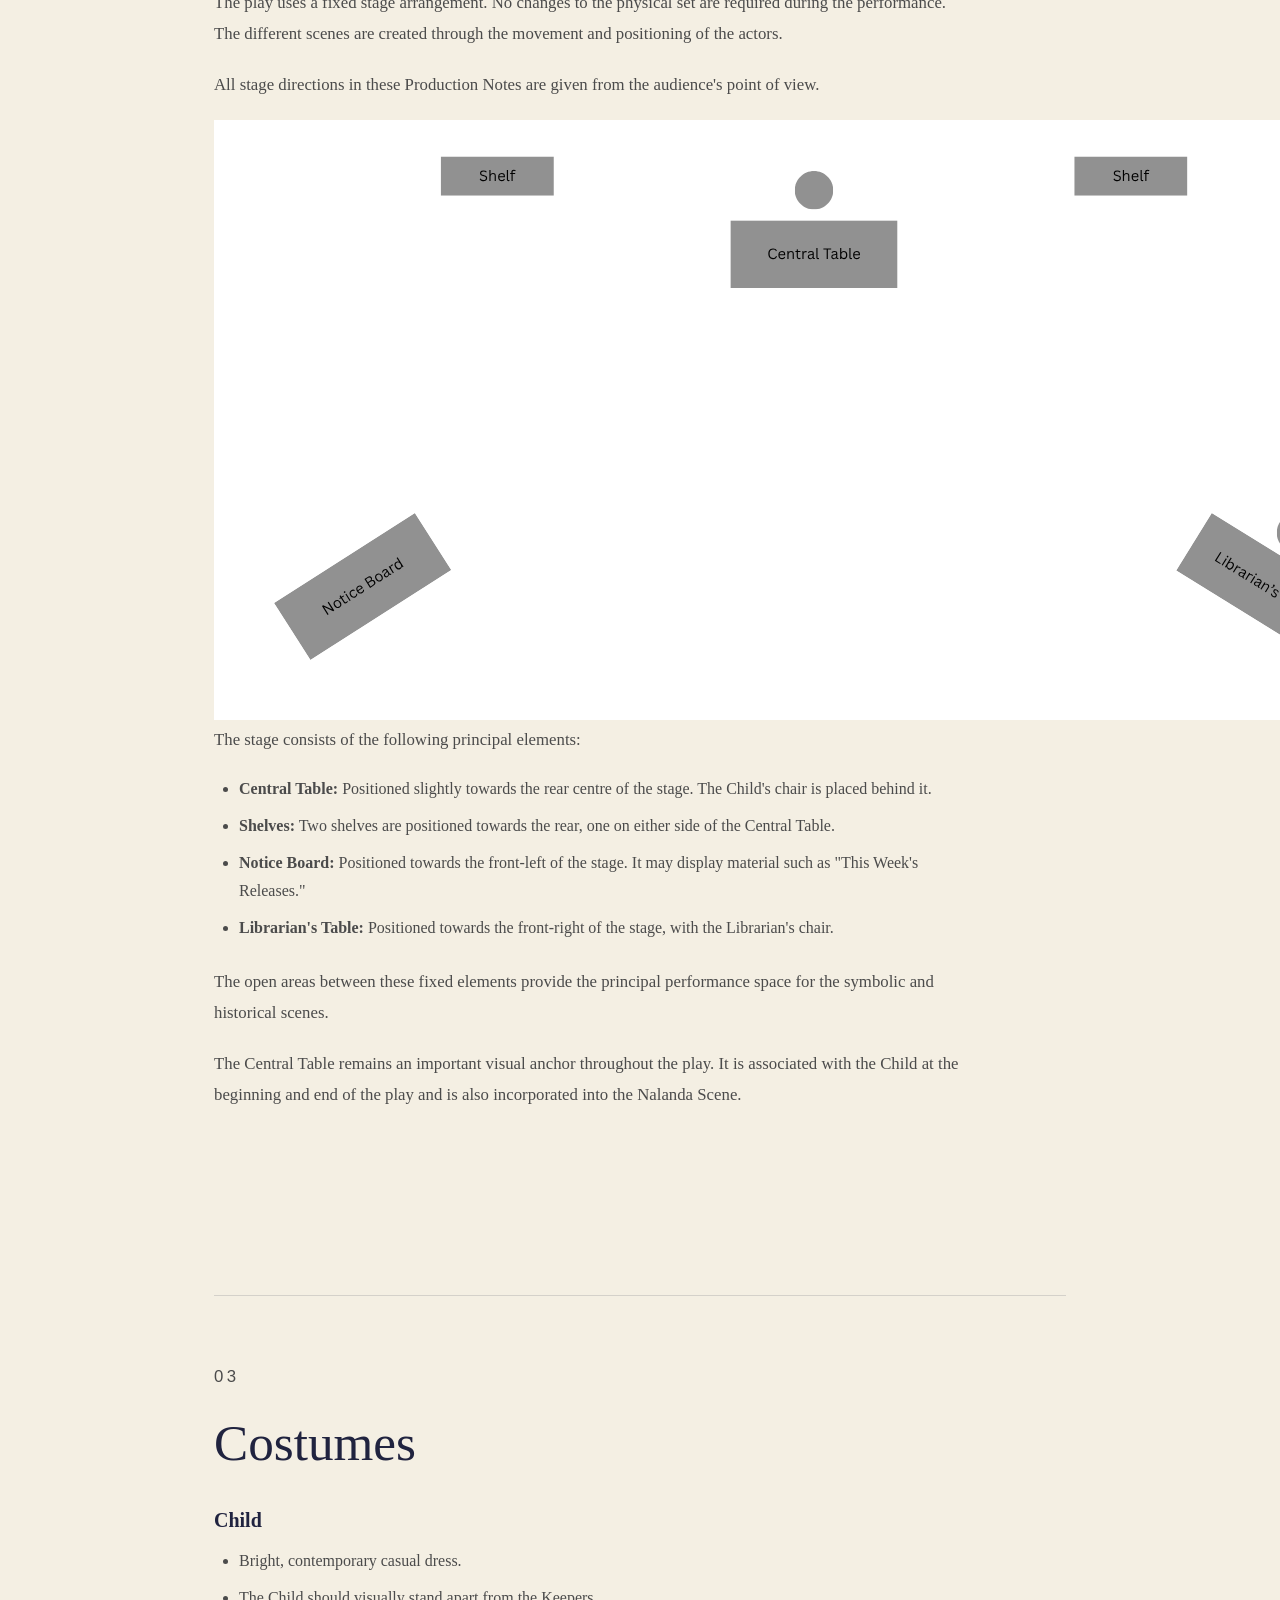
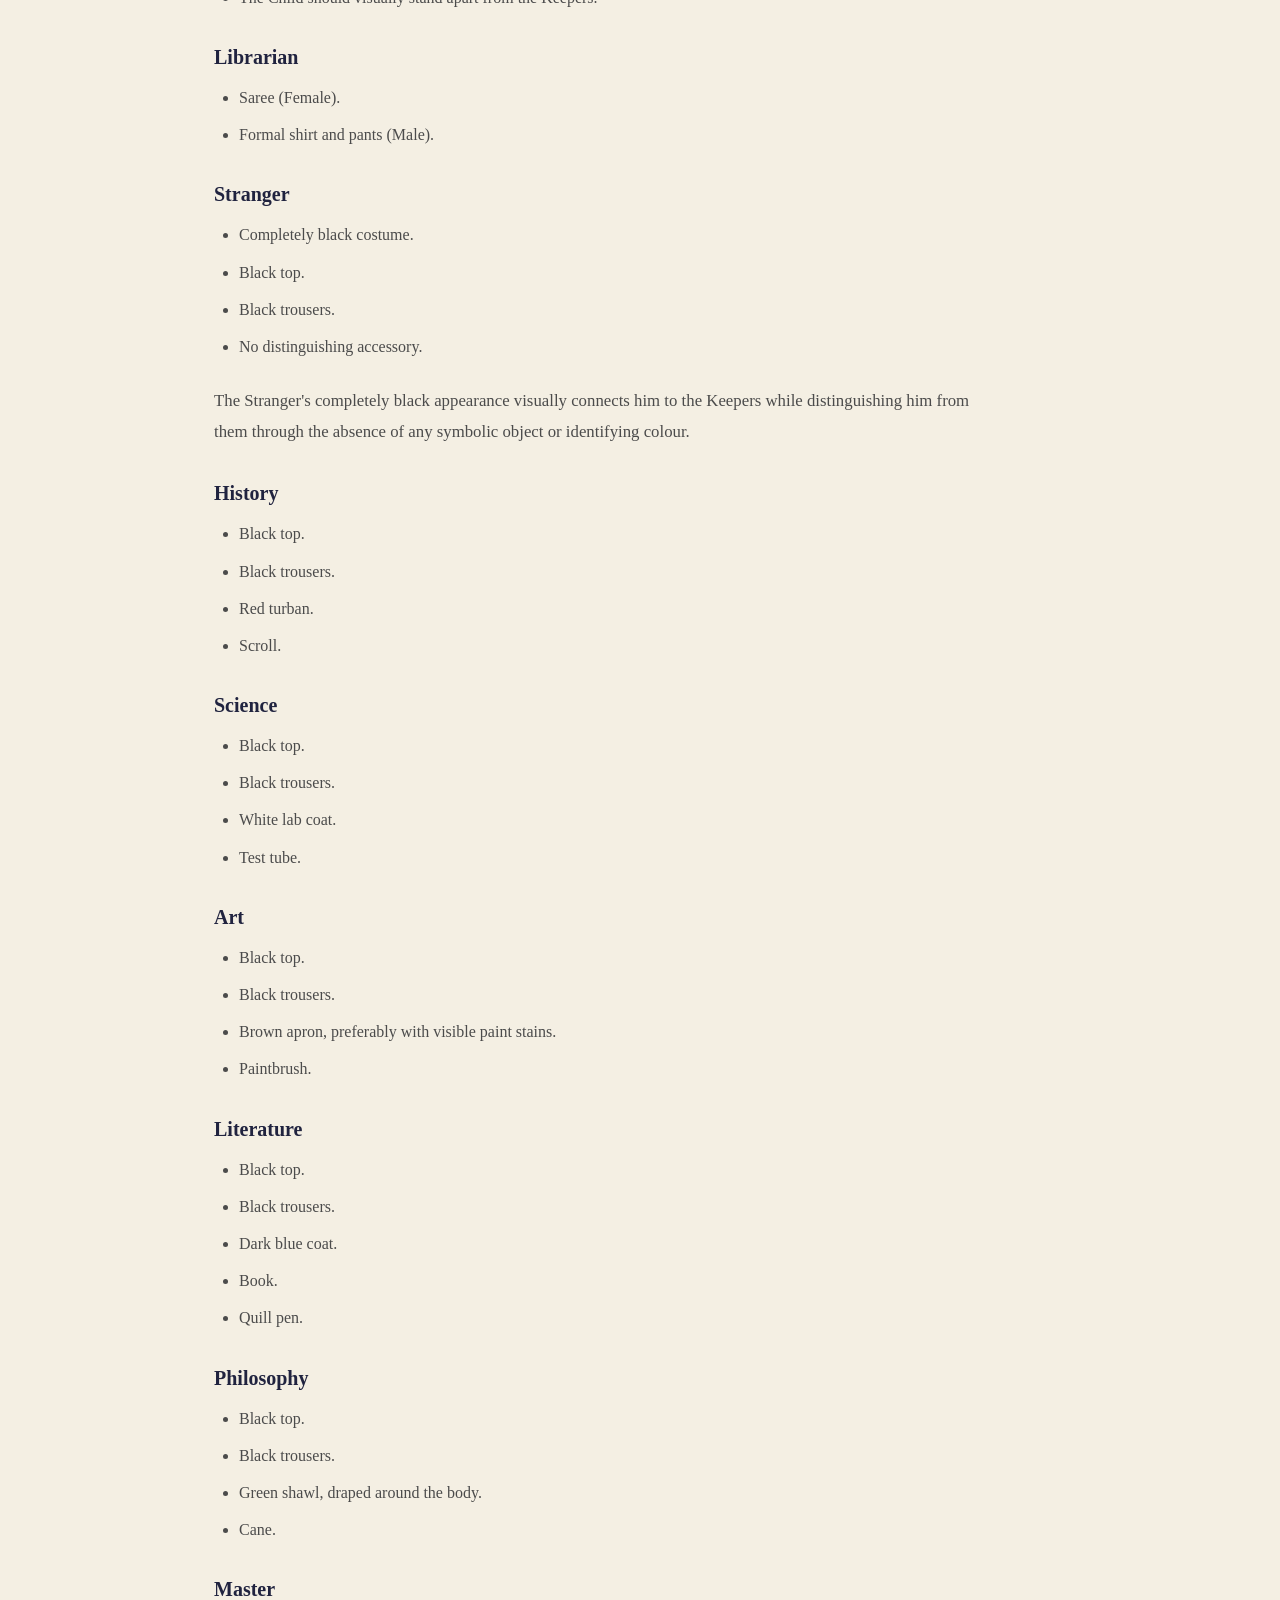
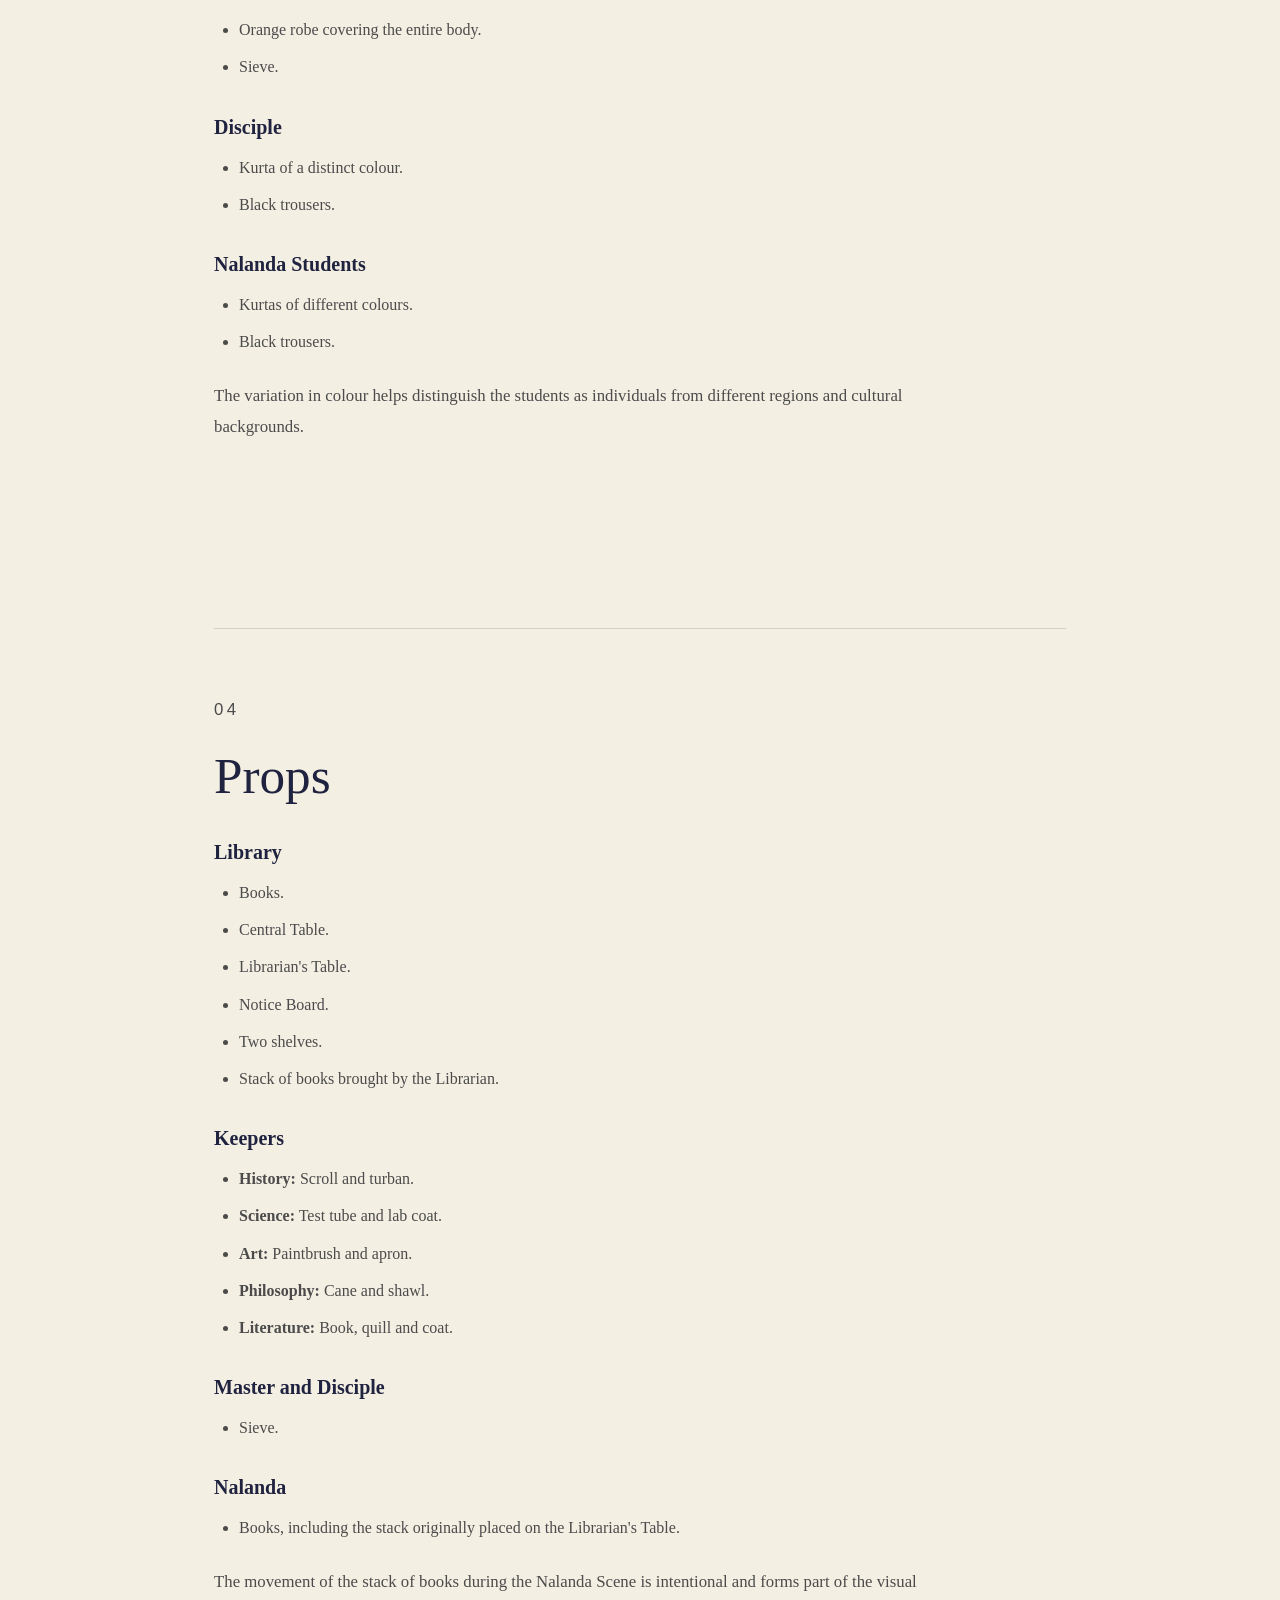
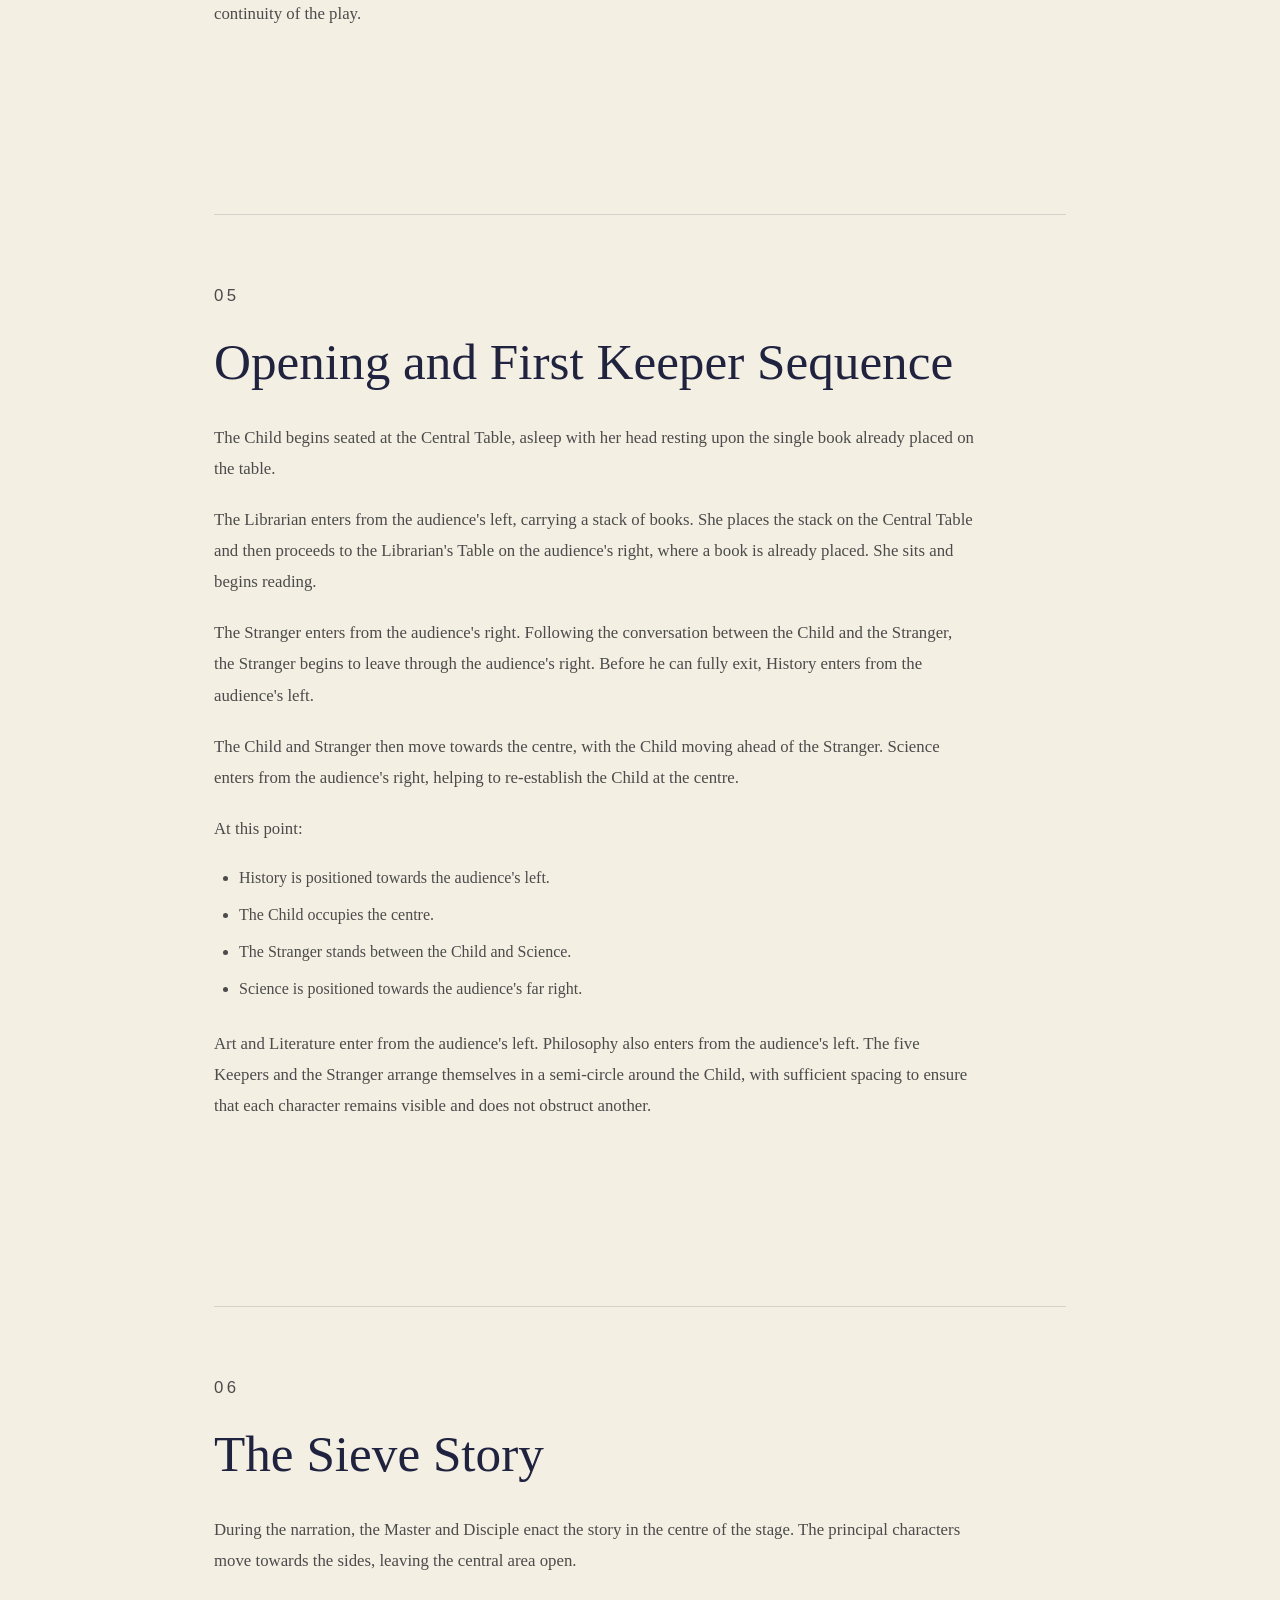
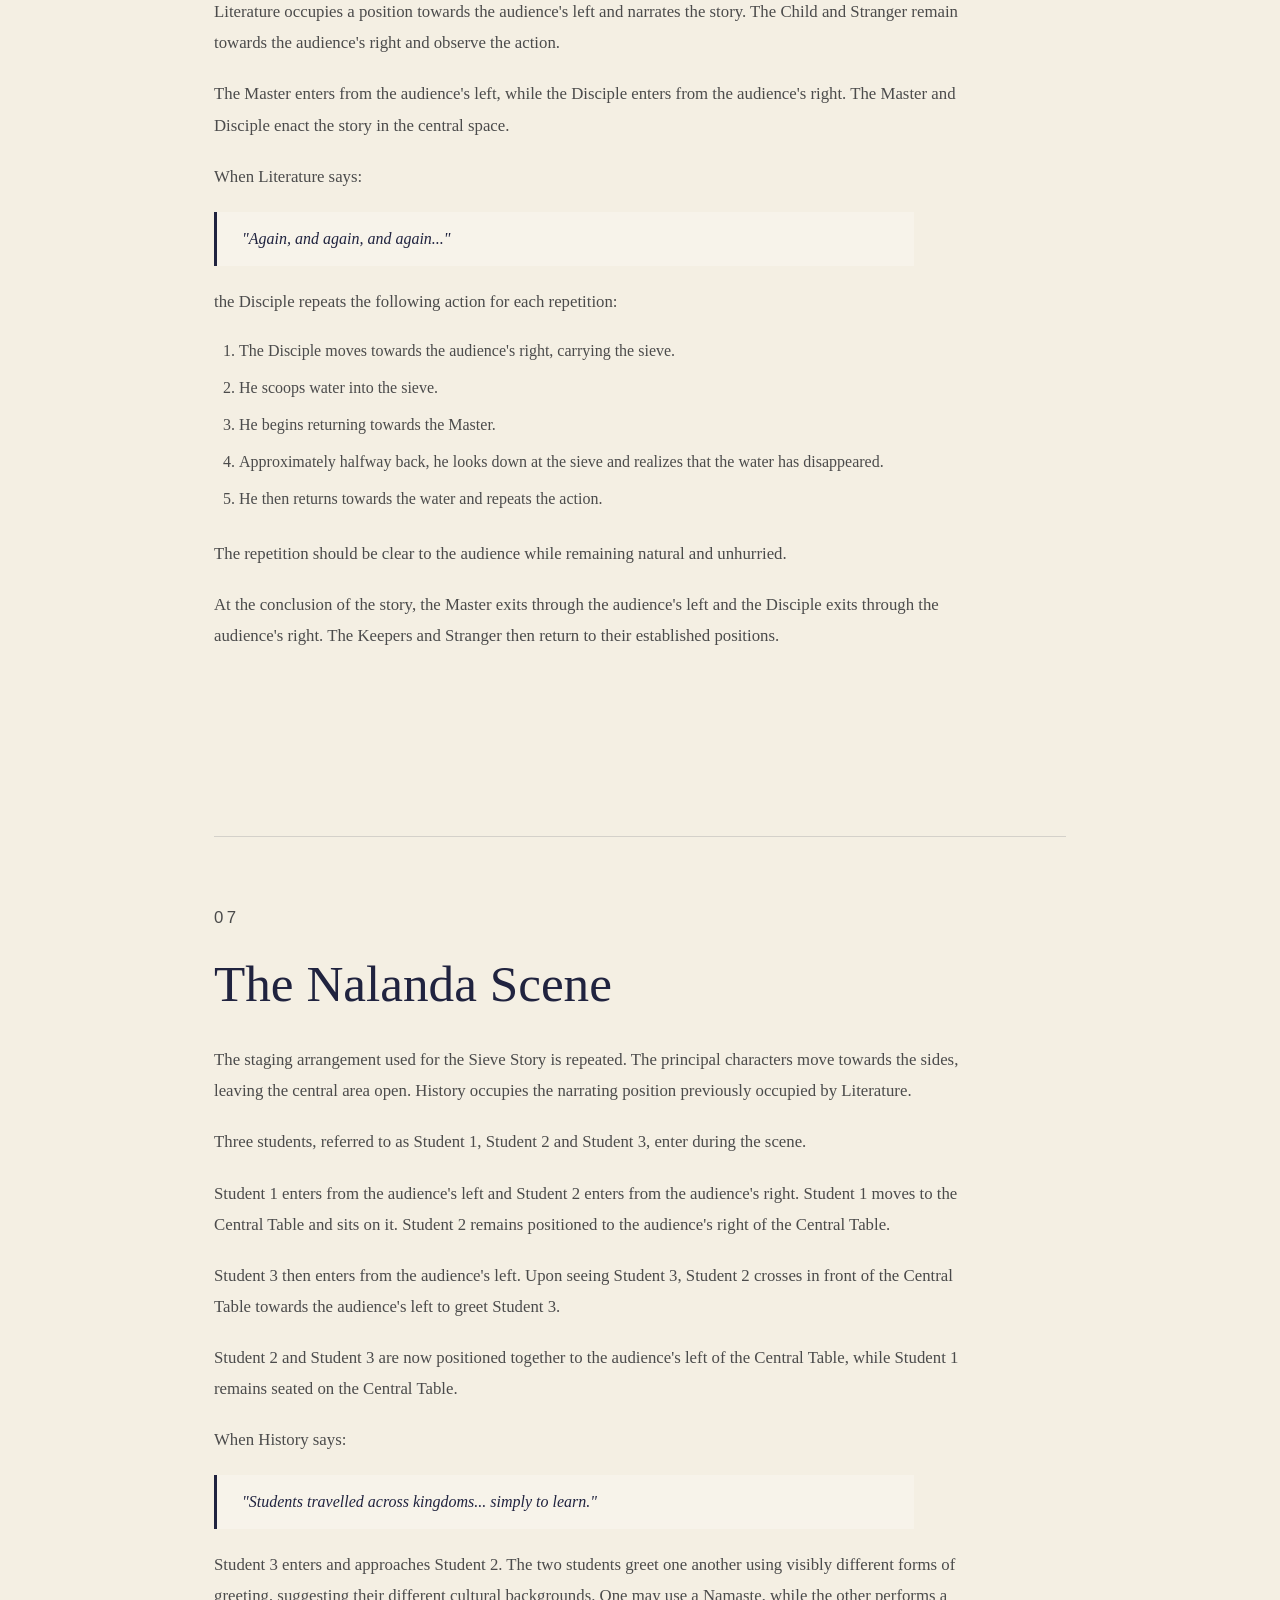
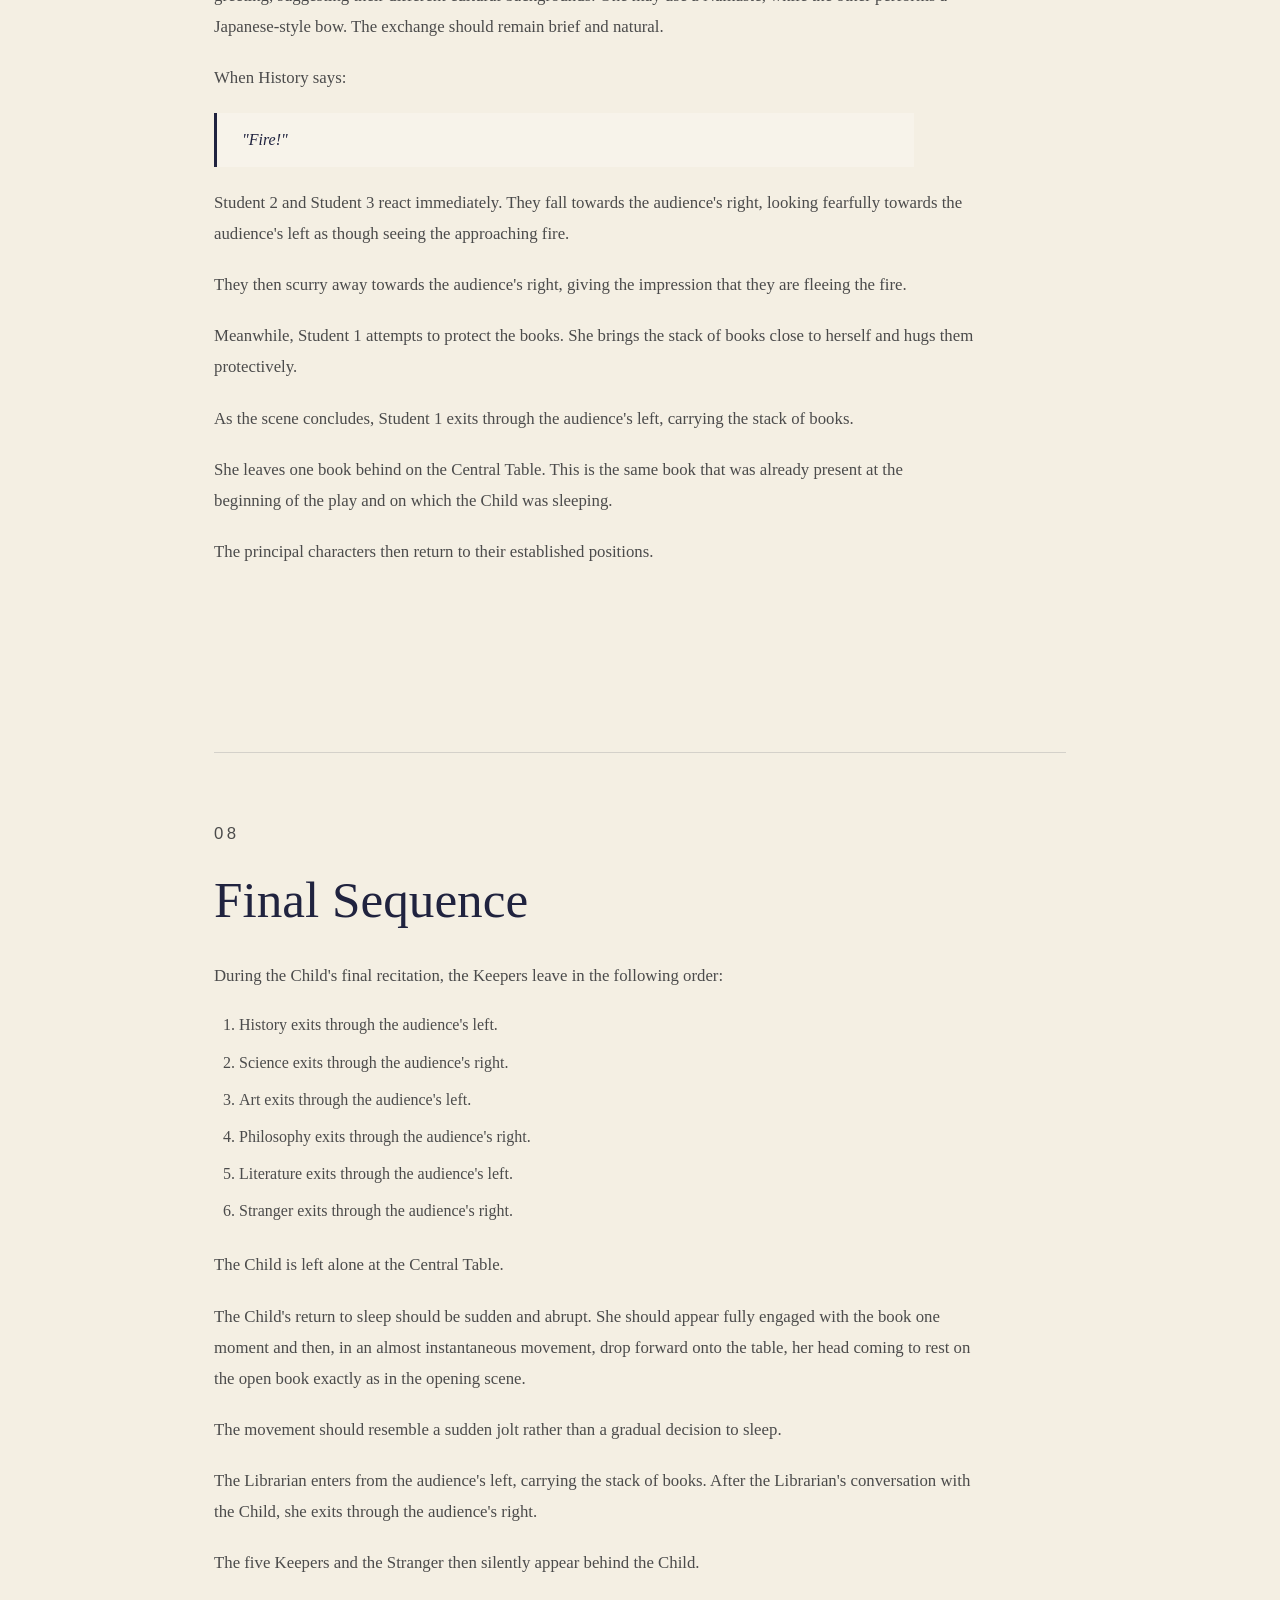
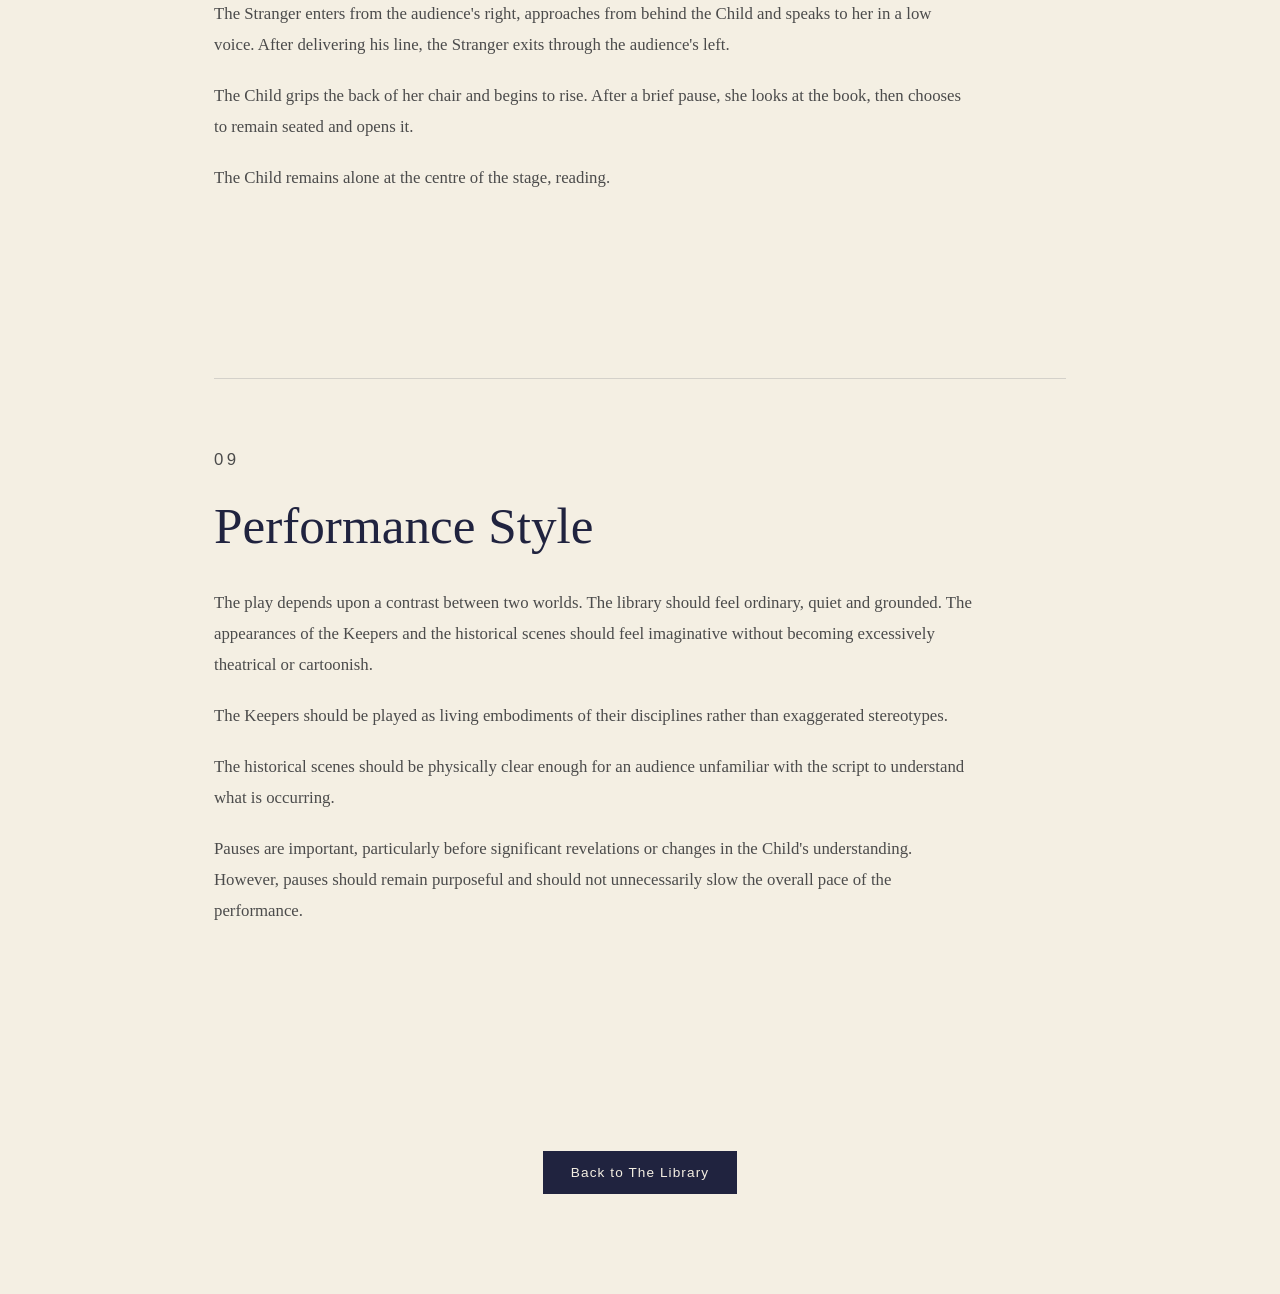
==== commit 95dbd1e4: "Added Layout Image" ====
--- a/production-notes.html
+++ b/production-notes.html
@@ -111,6 +111,10 @@
                 All stage directions in these Production Notes are
                 given from the audience's point of view.
             </p>
+            <div class="stage-layout-image">
+    <img src="assets/images/stage-layout.png"
+         alt="Stage layout of The Keepers of the Library">
+</div>
 
             <p>
                 The stage consists of the following principal elements:
@@ -730,4 +734,4 @@
 
 </body>
 
-</html>+</html>
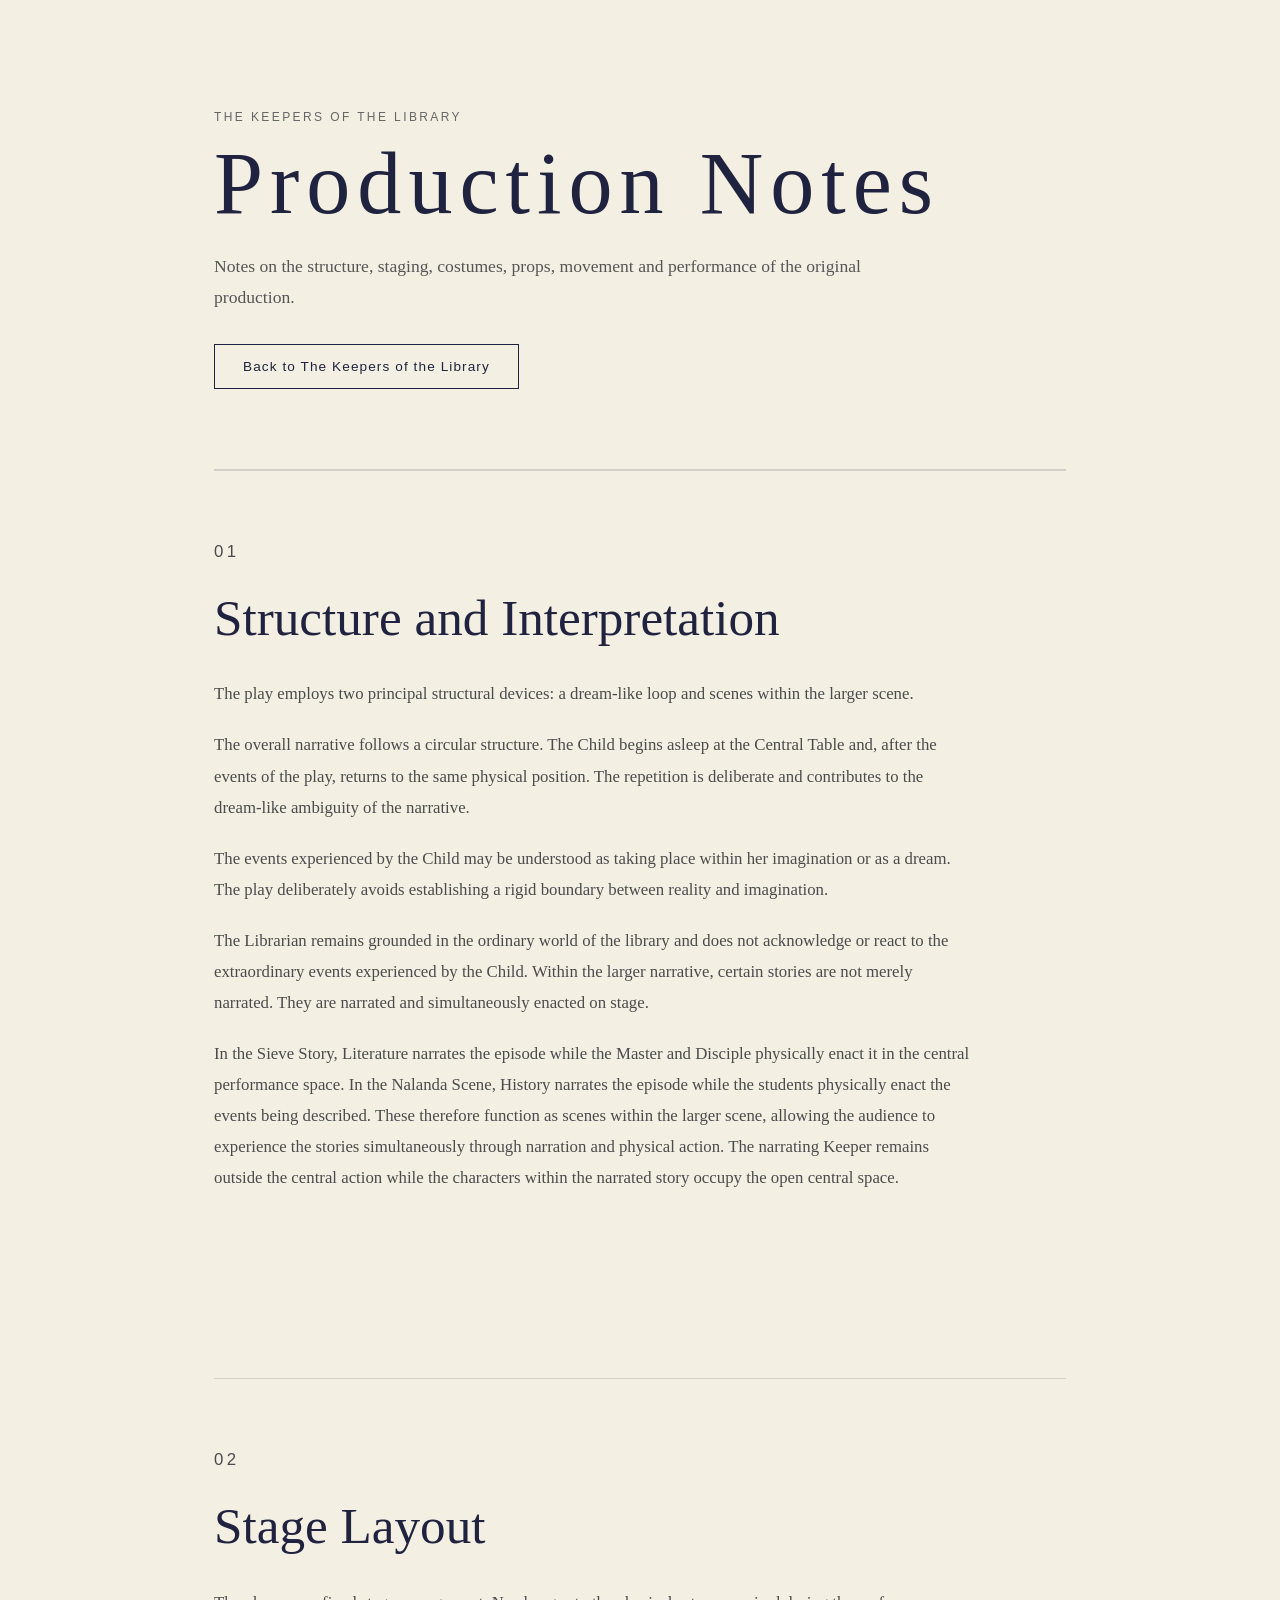
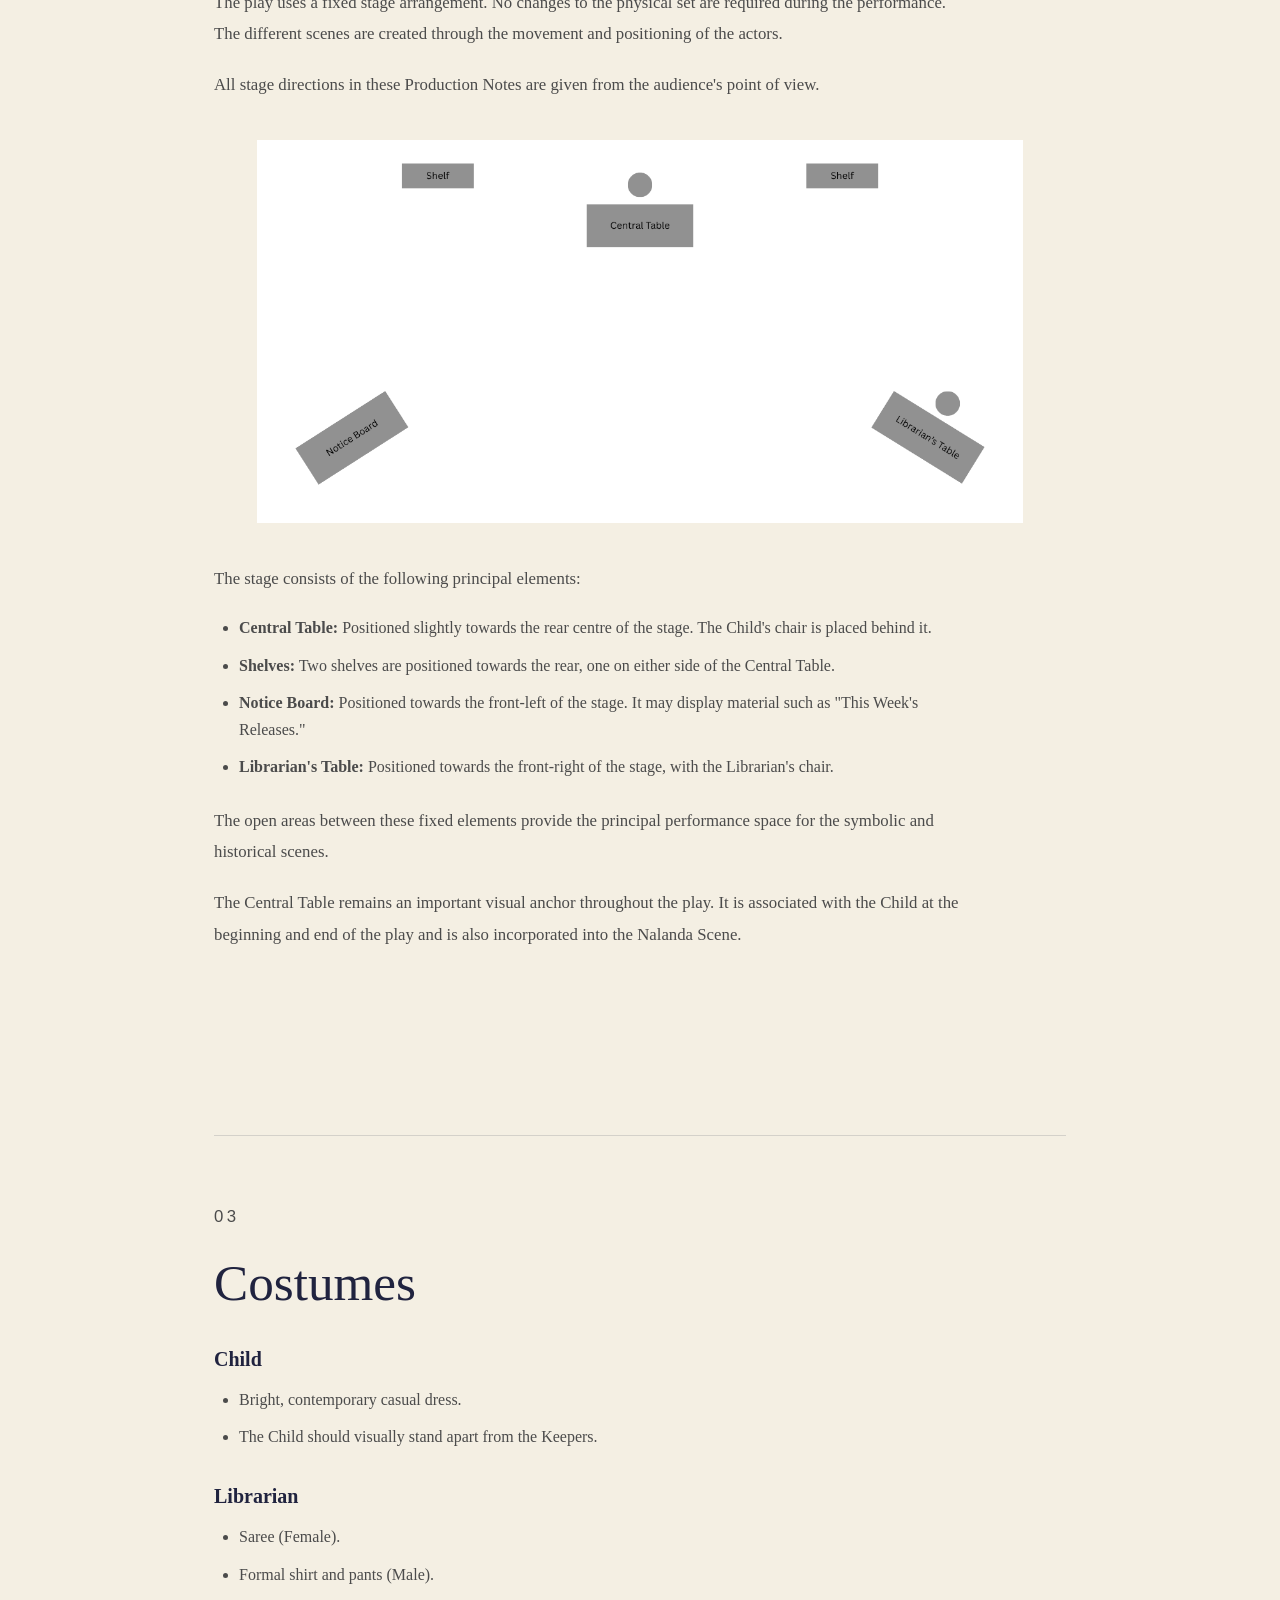
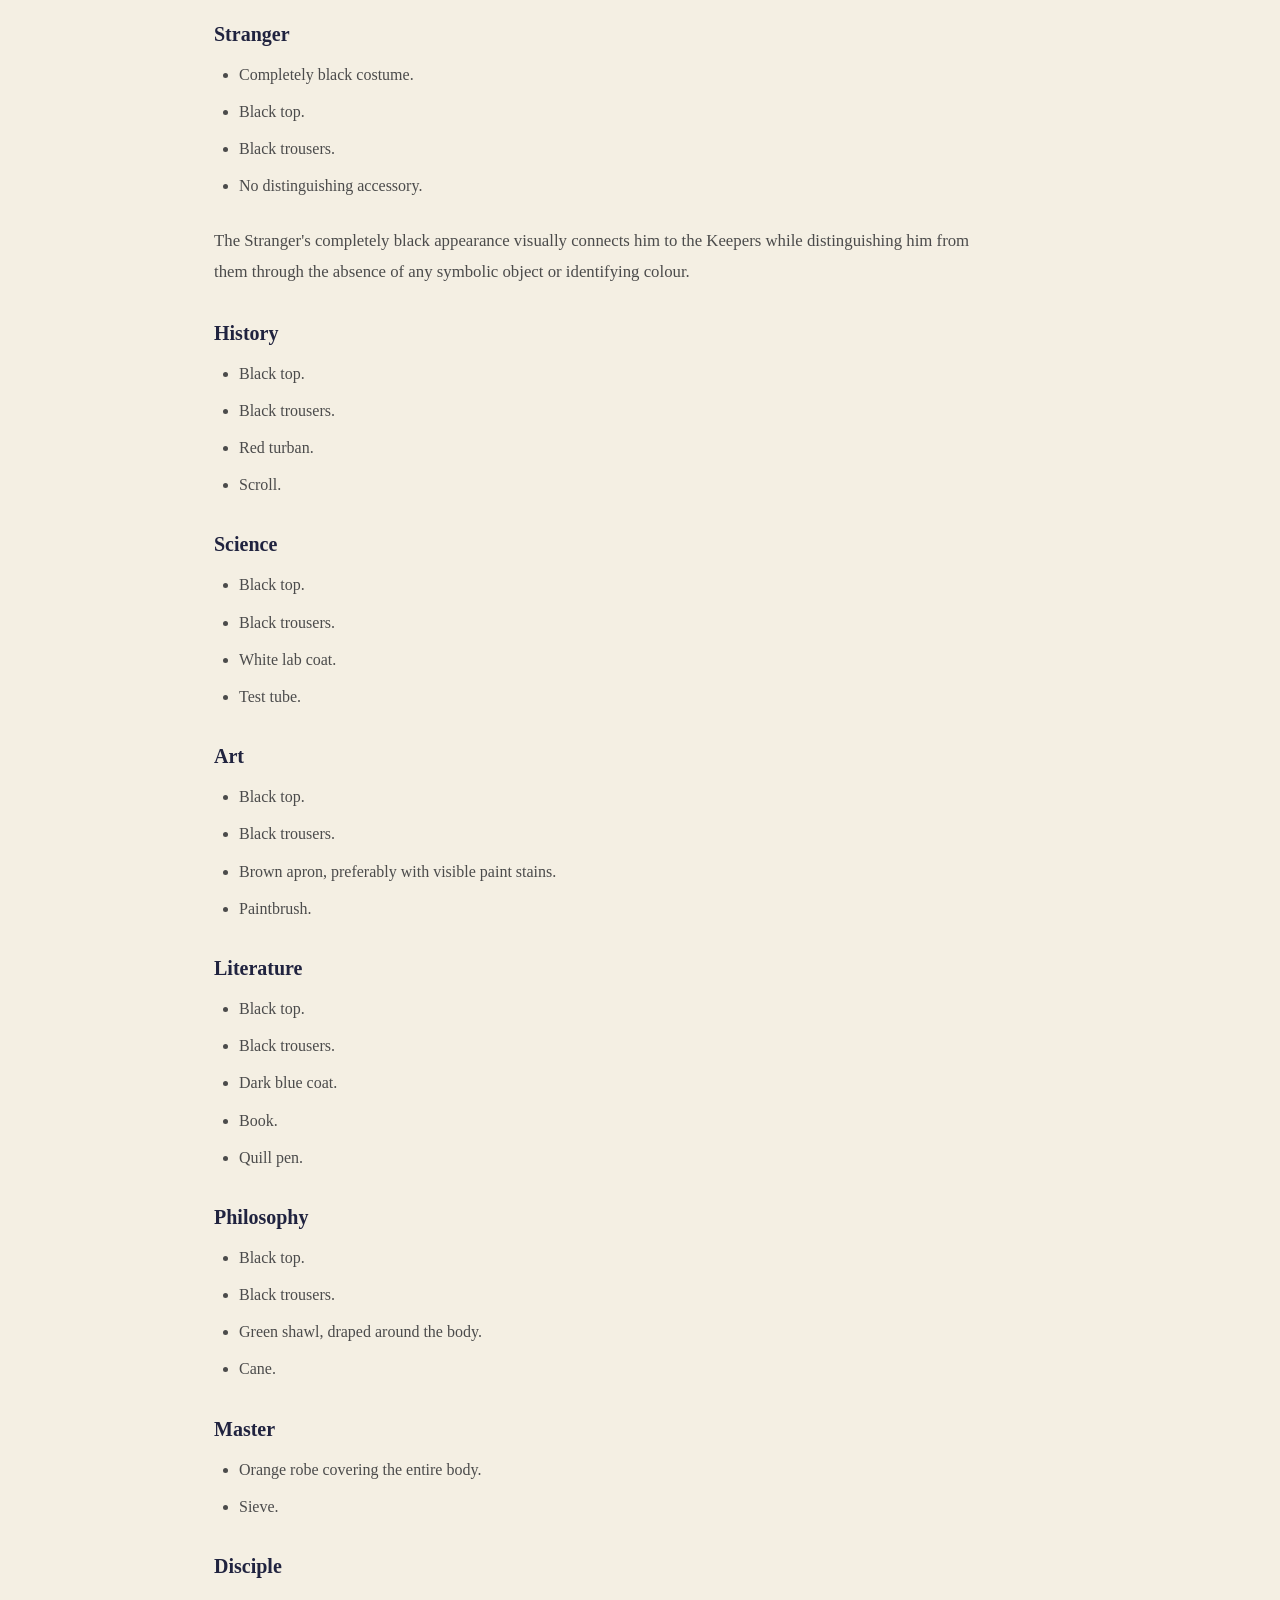
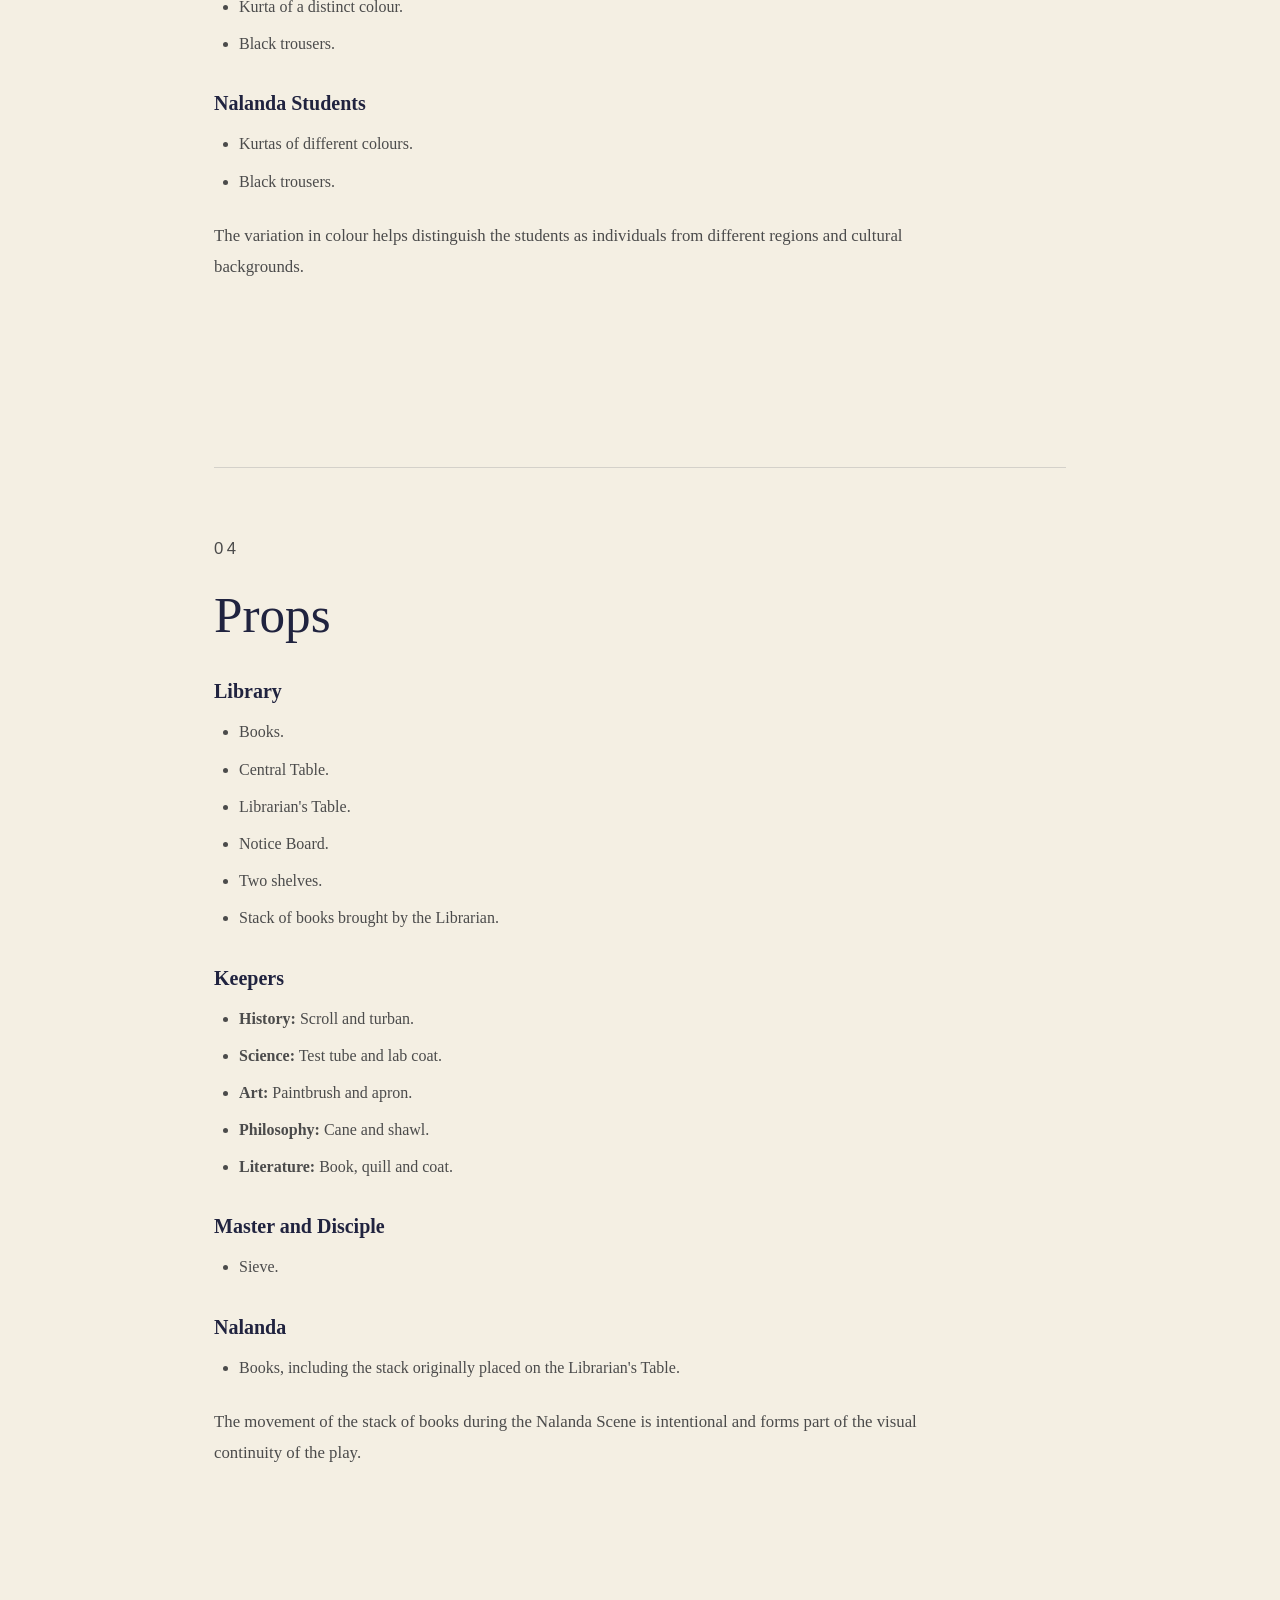
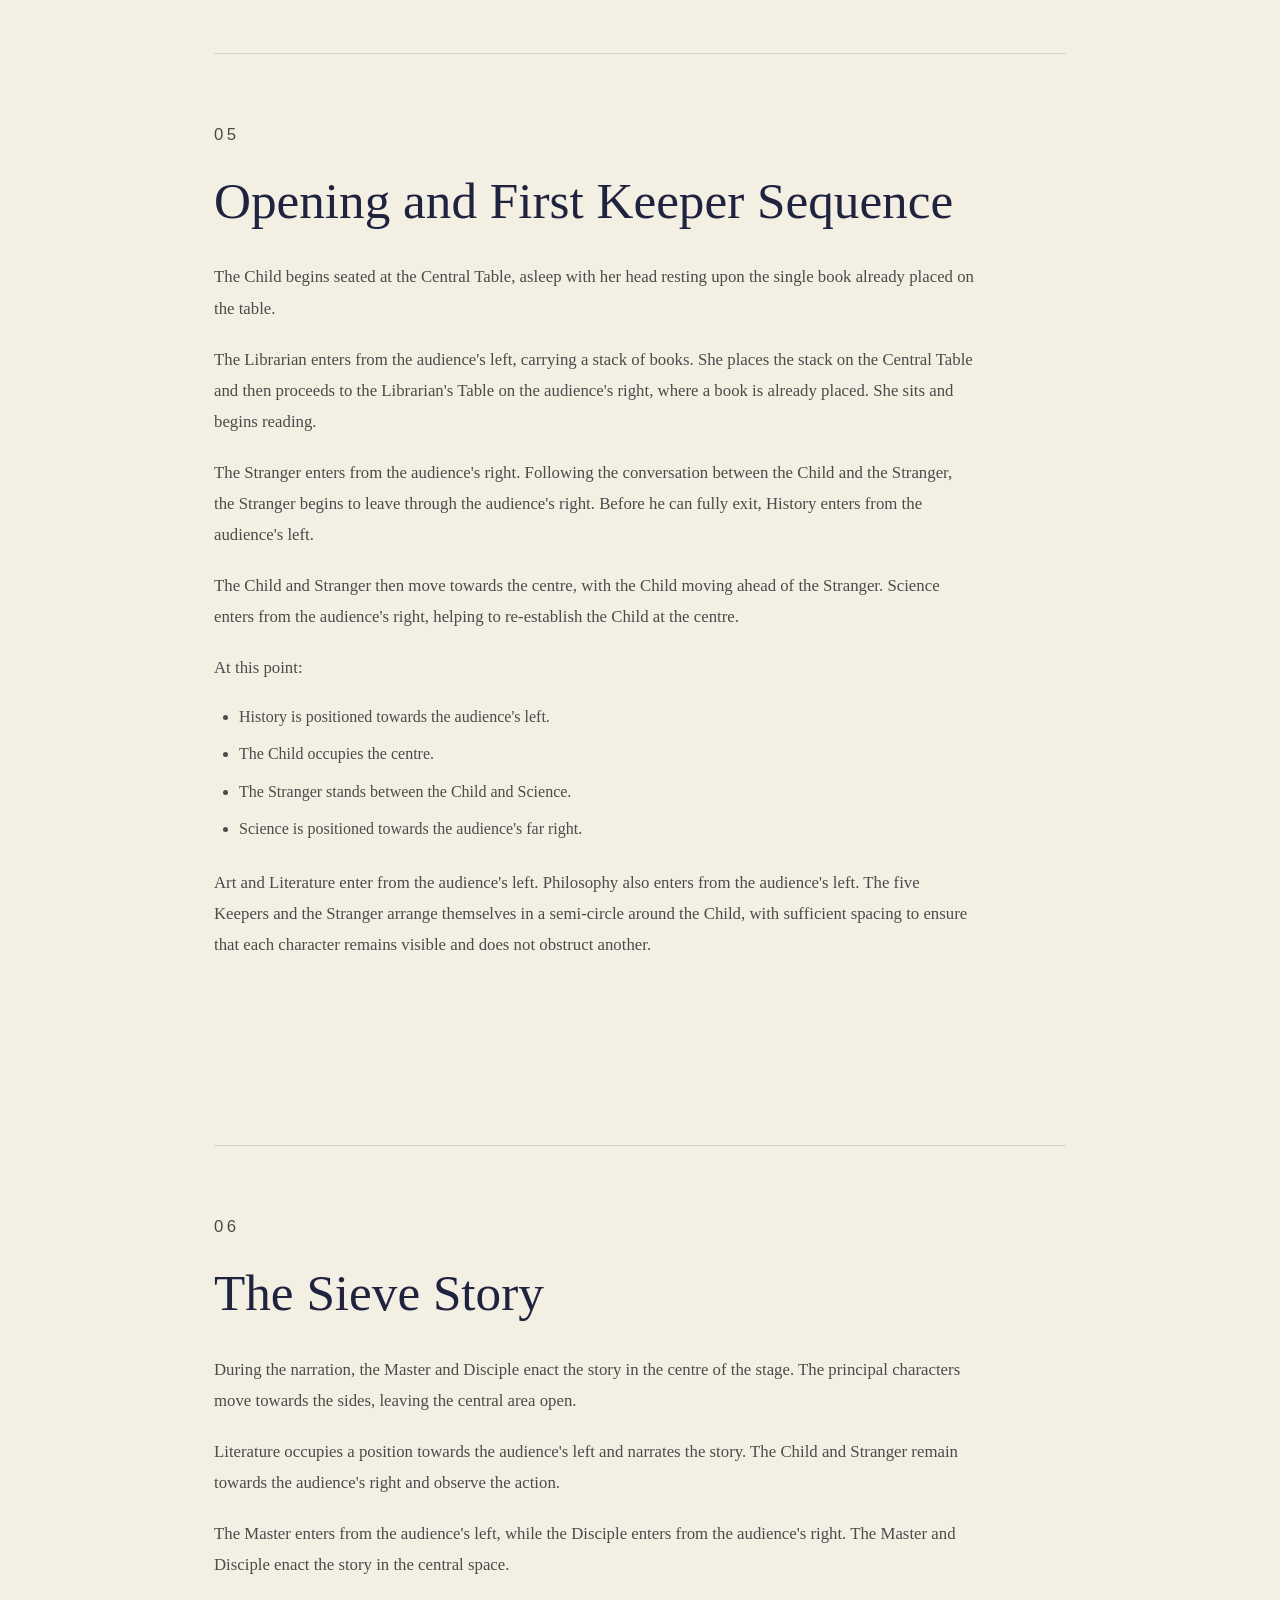
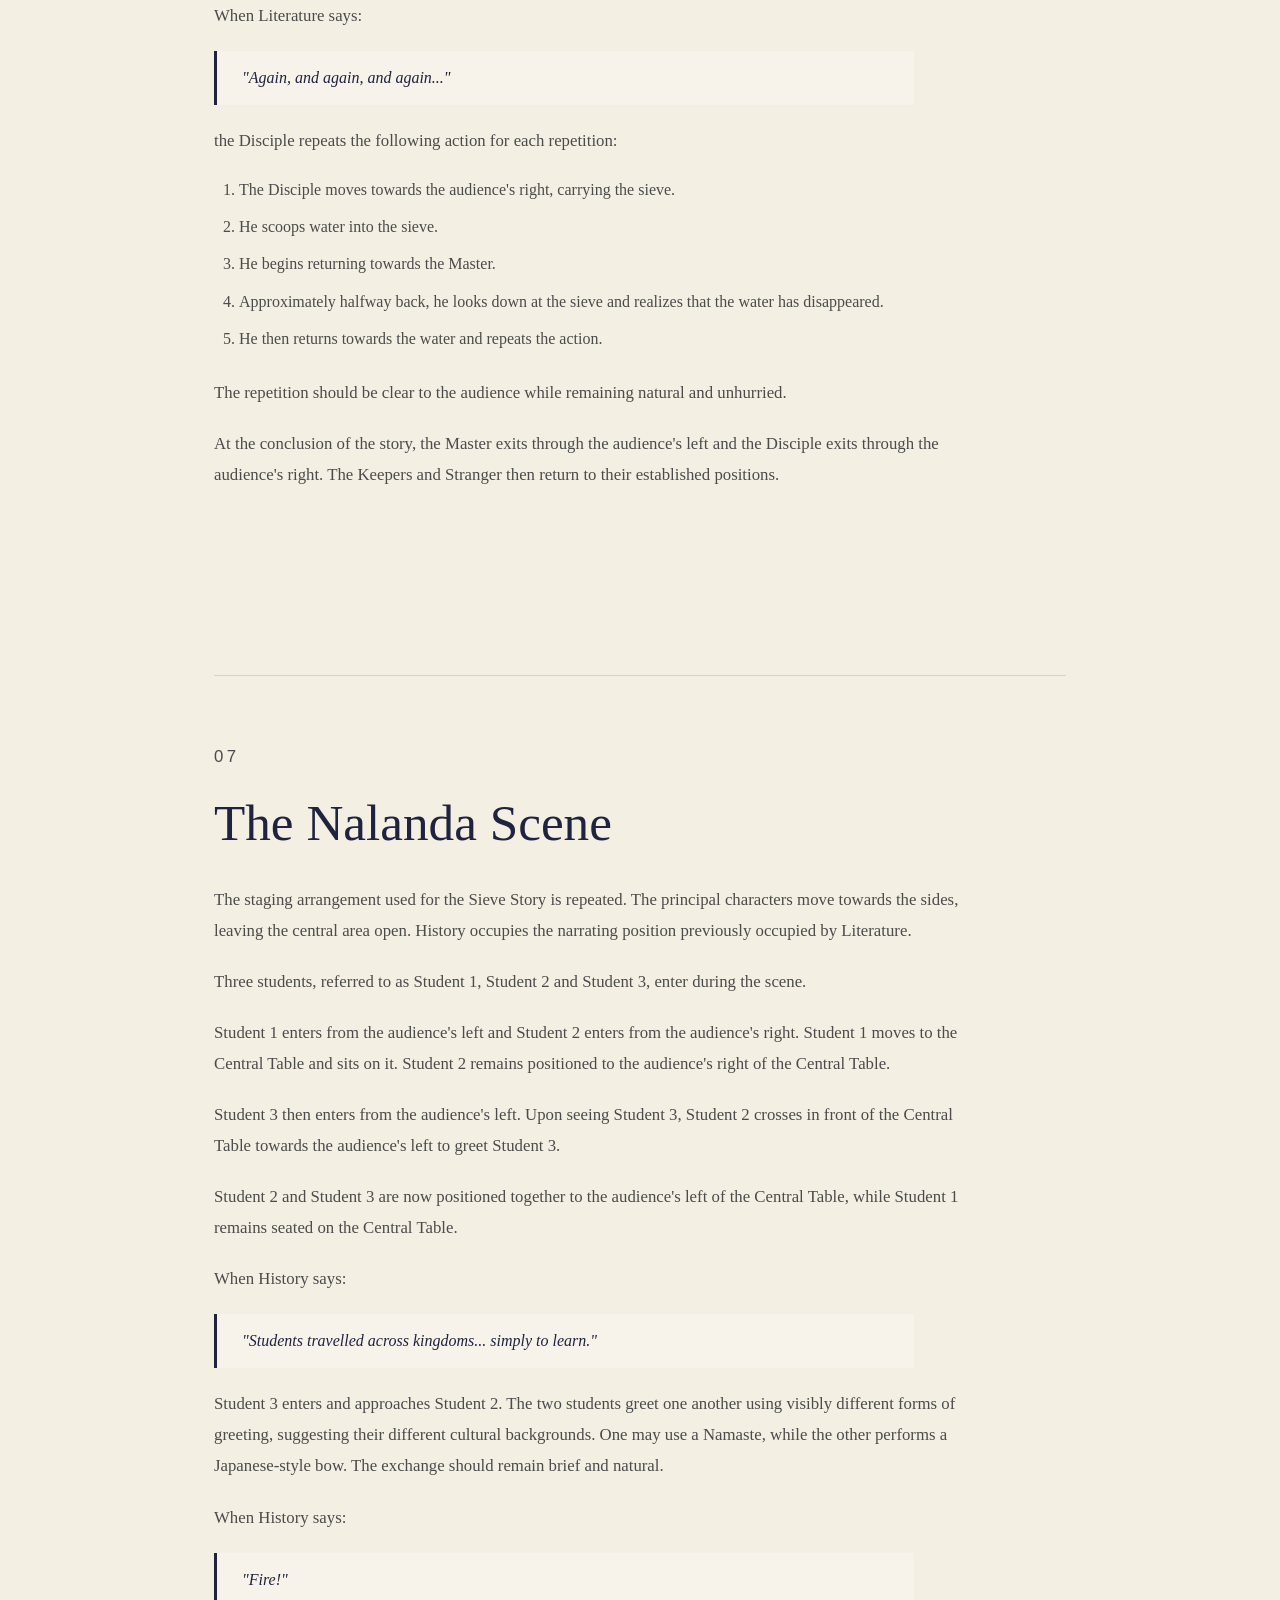
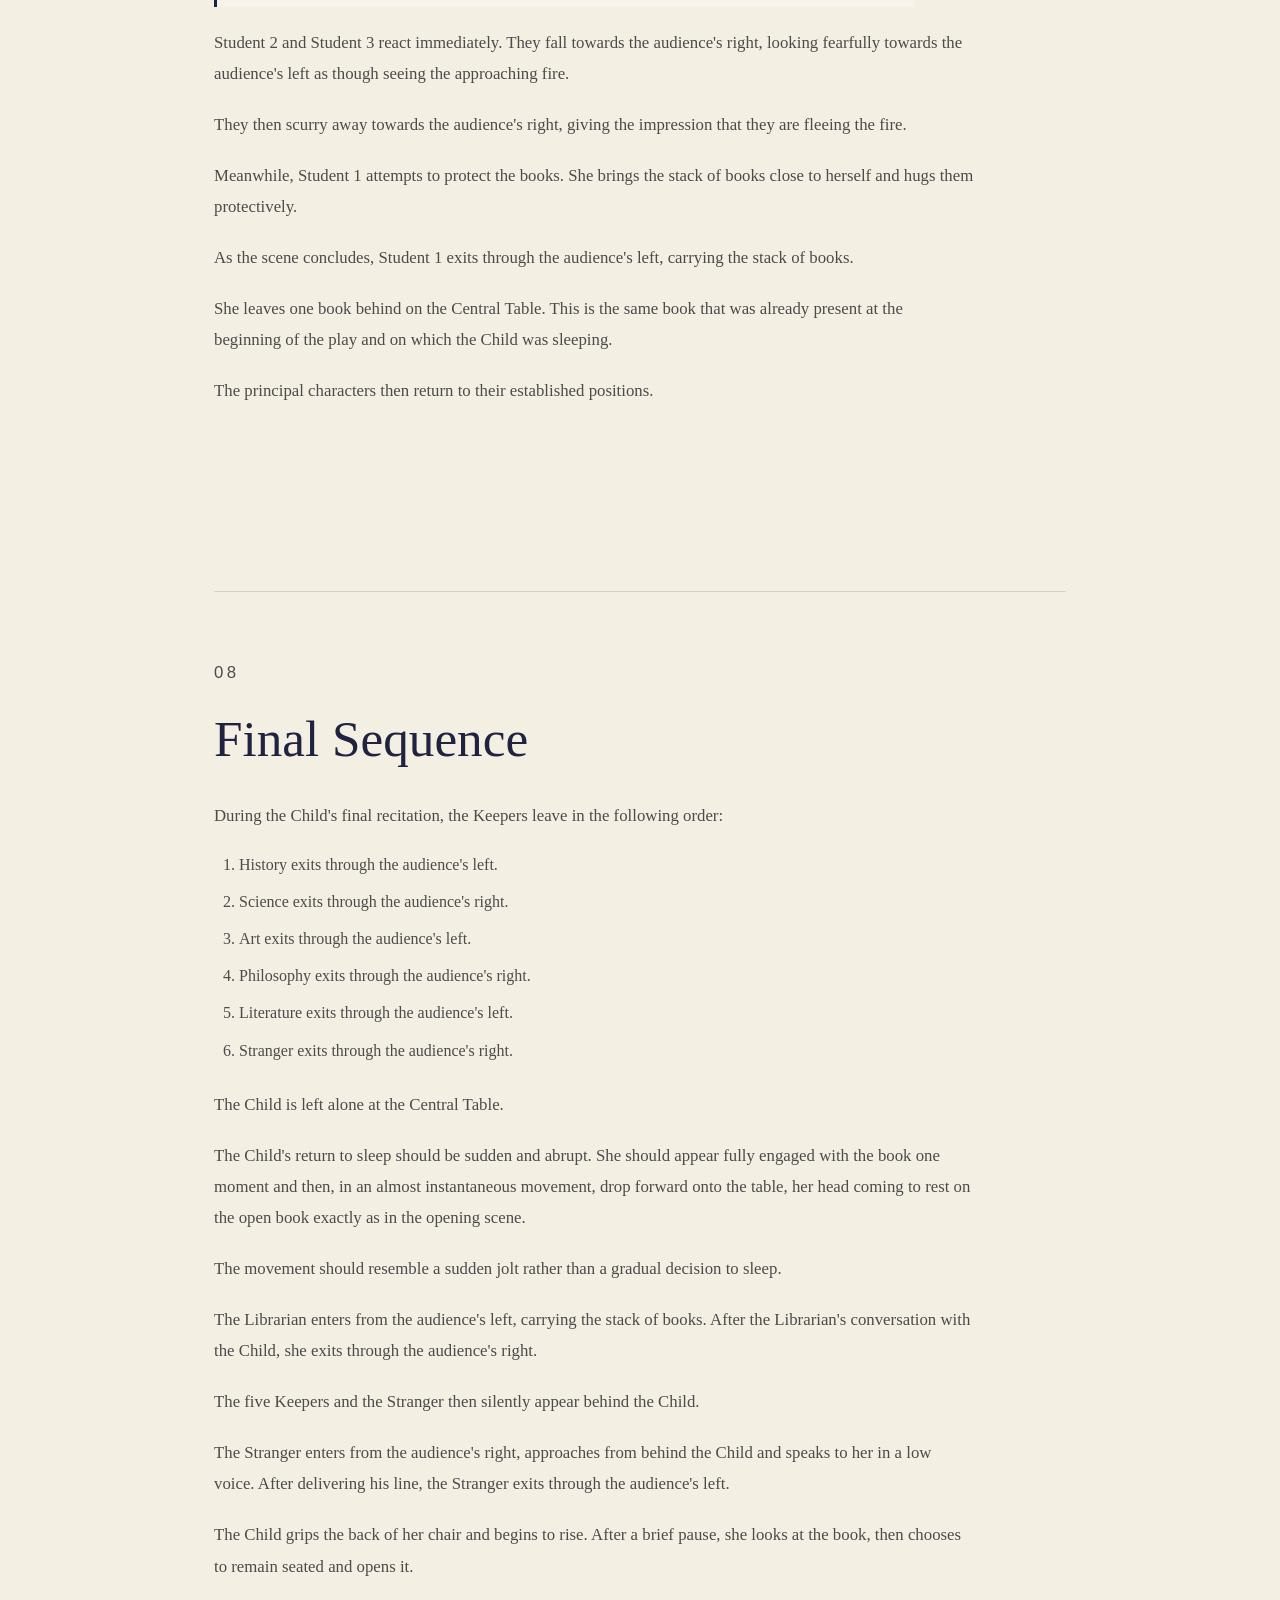
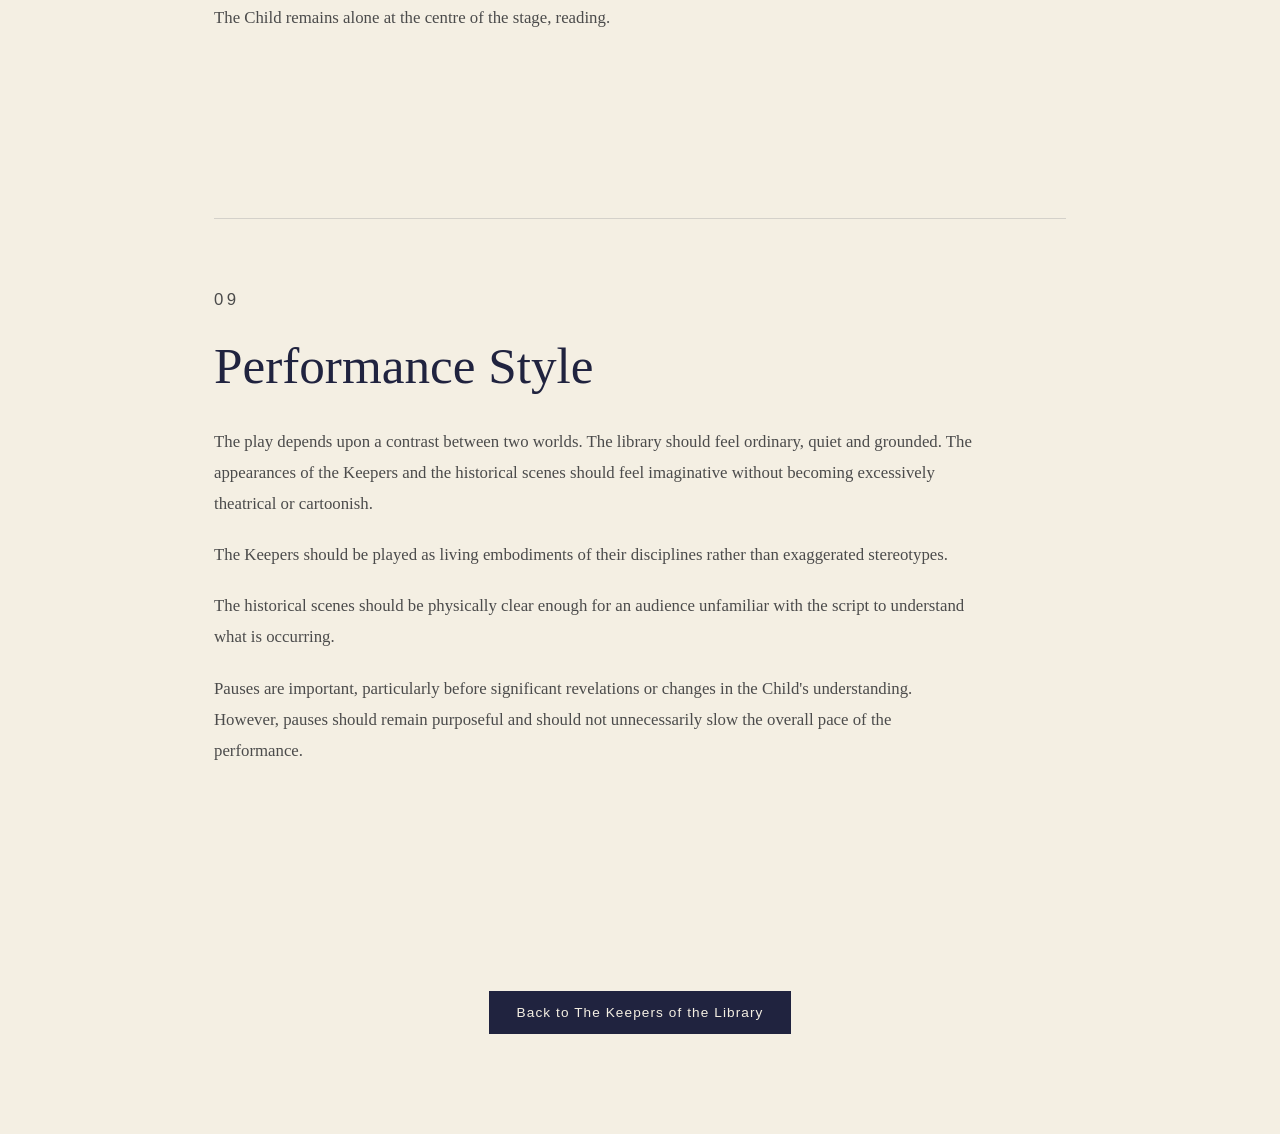
==== commit e8a6a736: "Update Title" ====
--- a/production-notes.html
+++ b/production-notes.html
@@ -8,7 +8,7 @@
     <meta name="viewport"
           content="width=device-width, initial-scale=1.0">
 
-    <title>Production Notes | The Library</title>
+    <title>Production Notes | The Keepers of the Library</title>
 
     <link rel="stylesheet" href="style.css">
 
@@ -22,7 +22,7 @@
 
         <header class="production-header">
 
-            <p class="section-label">THE LIBRARY</p>
+            <p class="section-label">THE KEEPERS OF THE LIBRARY</p>
 
             <h1>Production Notes</h1>
 
@@ -32,7 +32,7 @@
             </p>
 
             <a href="index.html" class="button secondary">
-                Back to The Library
+                Back to The Keepers of the Library
             </a>
 
         </header>
@@ -725,7 +725,7 @@
         <footer class="production-footer">
 
             <a href="index.html" class="button primary">
-                Back to The Library
+                Back to The Keepers of the Library
             </a>
 
         </footer>
--- a/style.css
+++ b/style.css
@@ -316,4 +316,16 @@
 .production-footer {
     text-align: center;
     padding-top: 40px;
-}+}
+.stage-layout-image {
+    margin: 2.5rem auto;
+    text-align: center;
+}
+
+.stage-layout-image img {
+    display: block;
+    width: 90%;
+    max-width: 900px;
+    height: auto;
+    margin: 0 auto;
+}
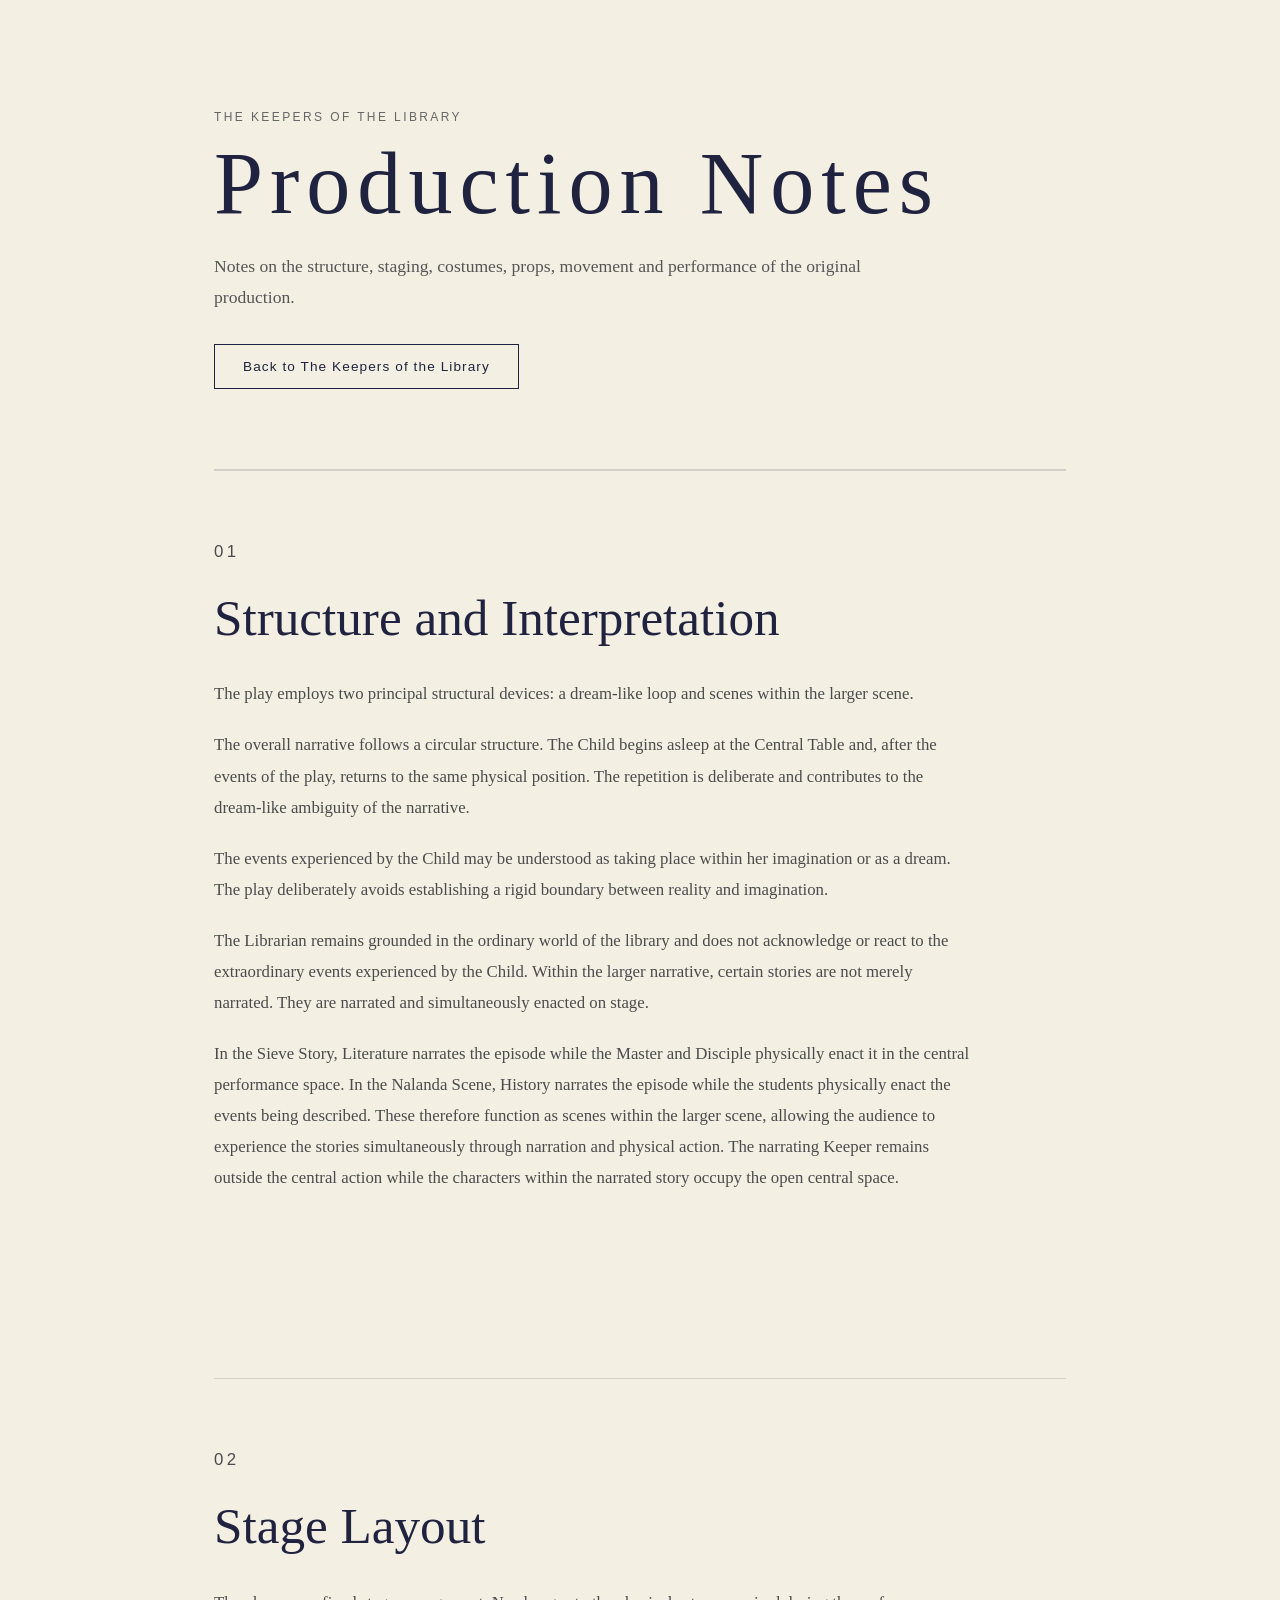
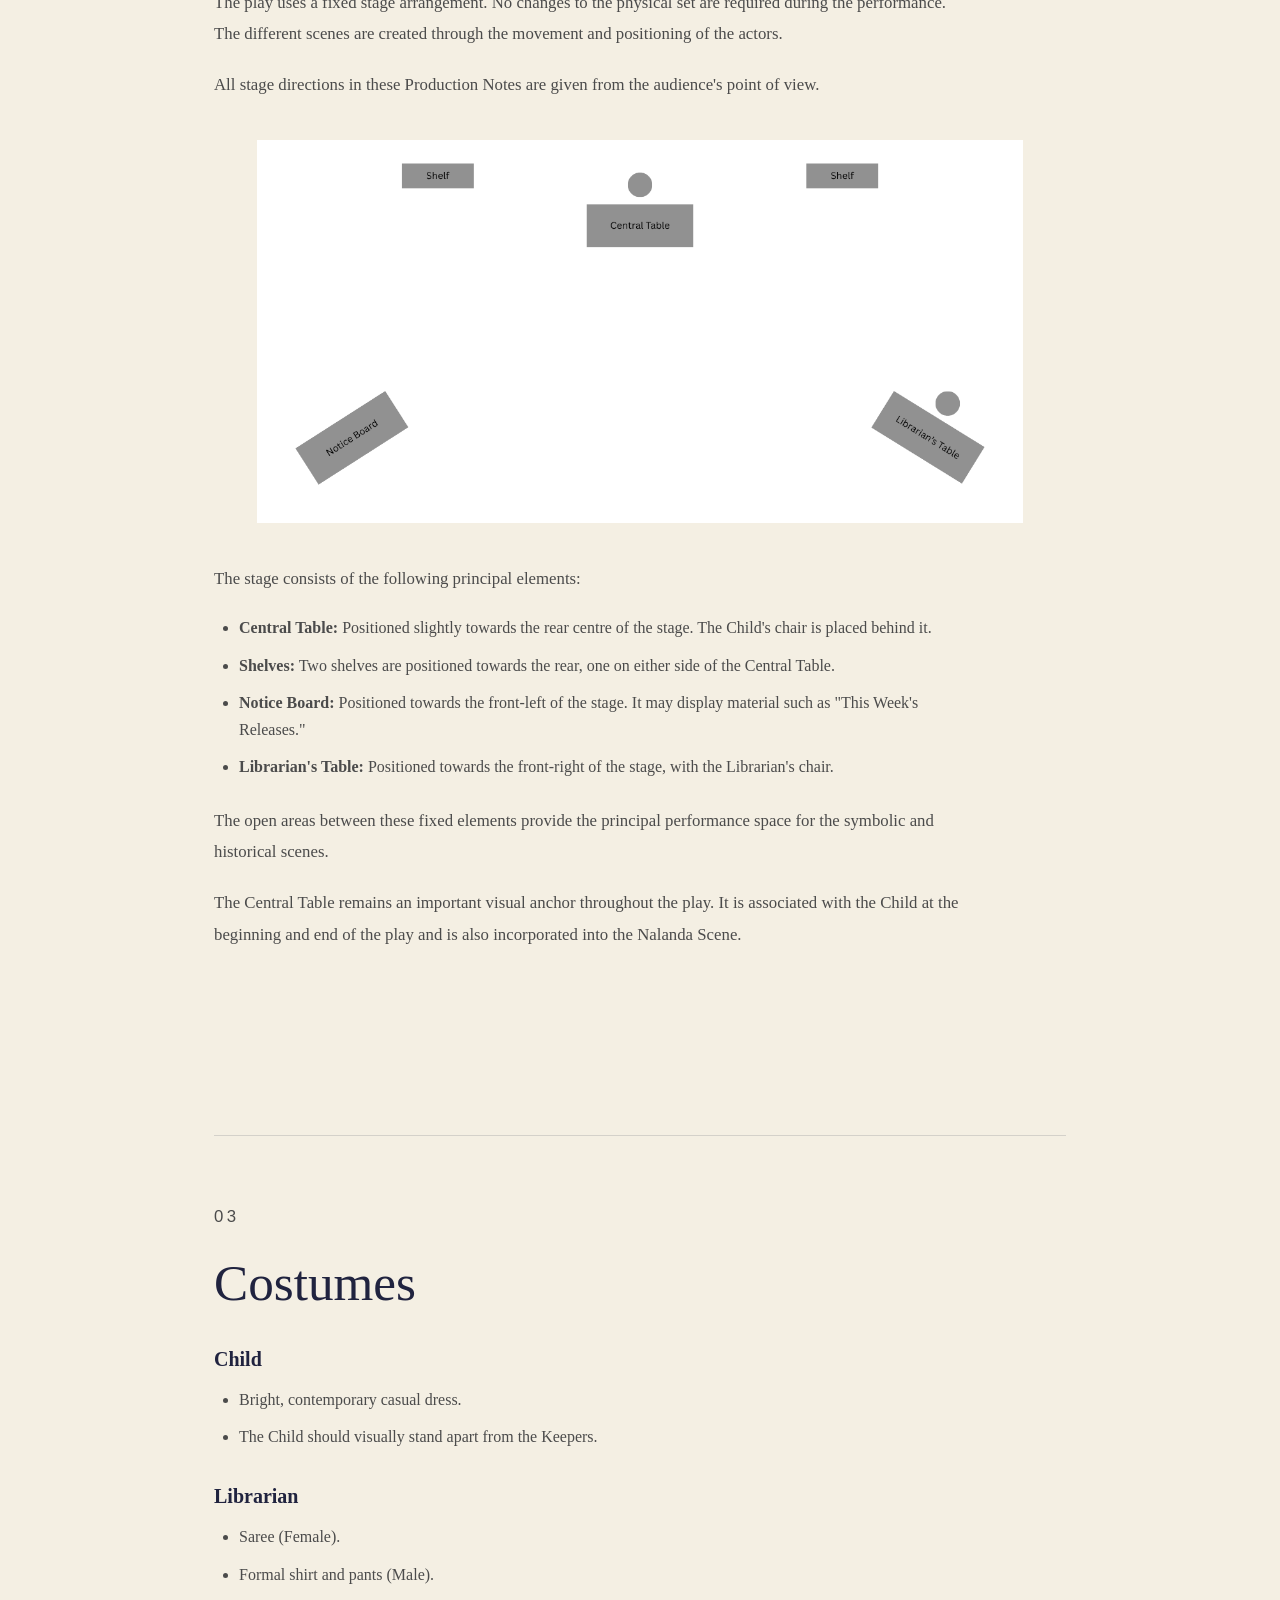
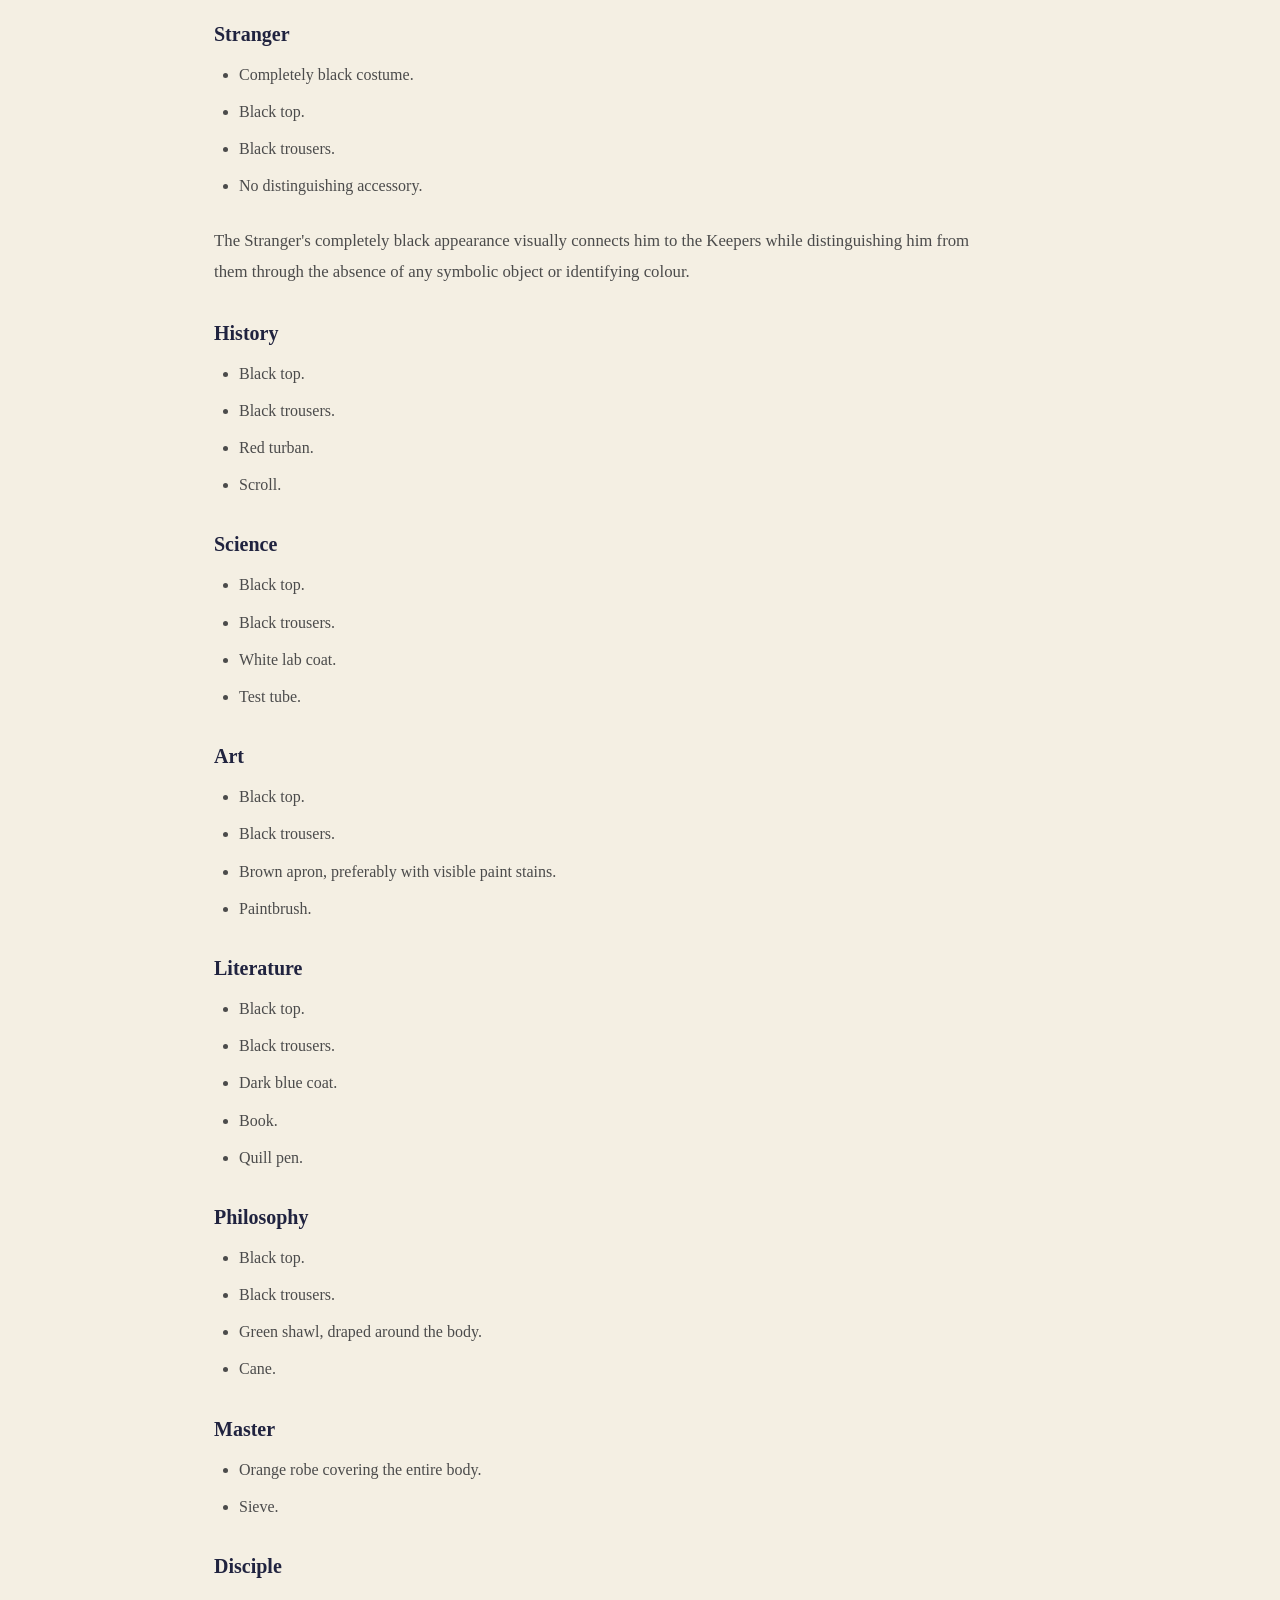
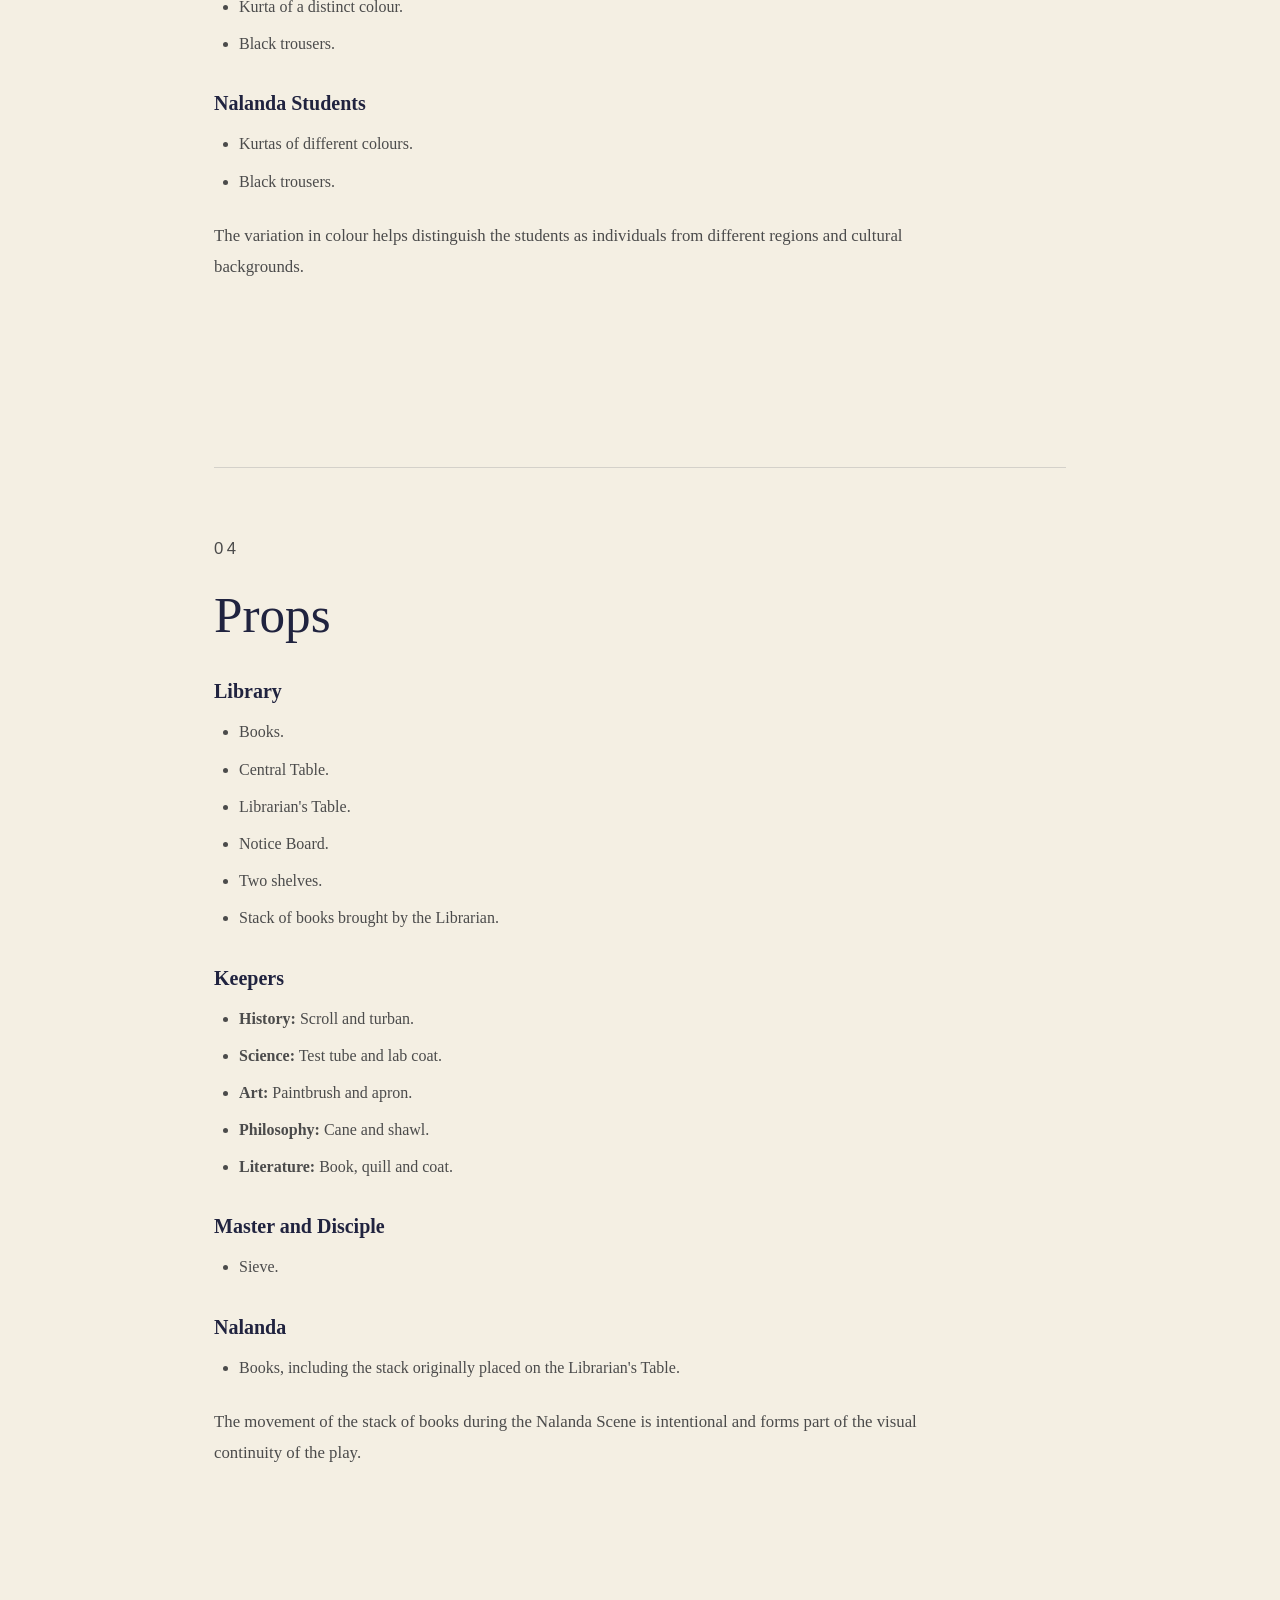
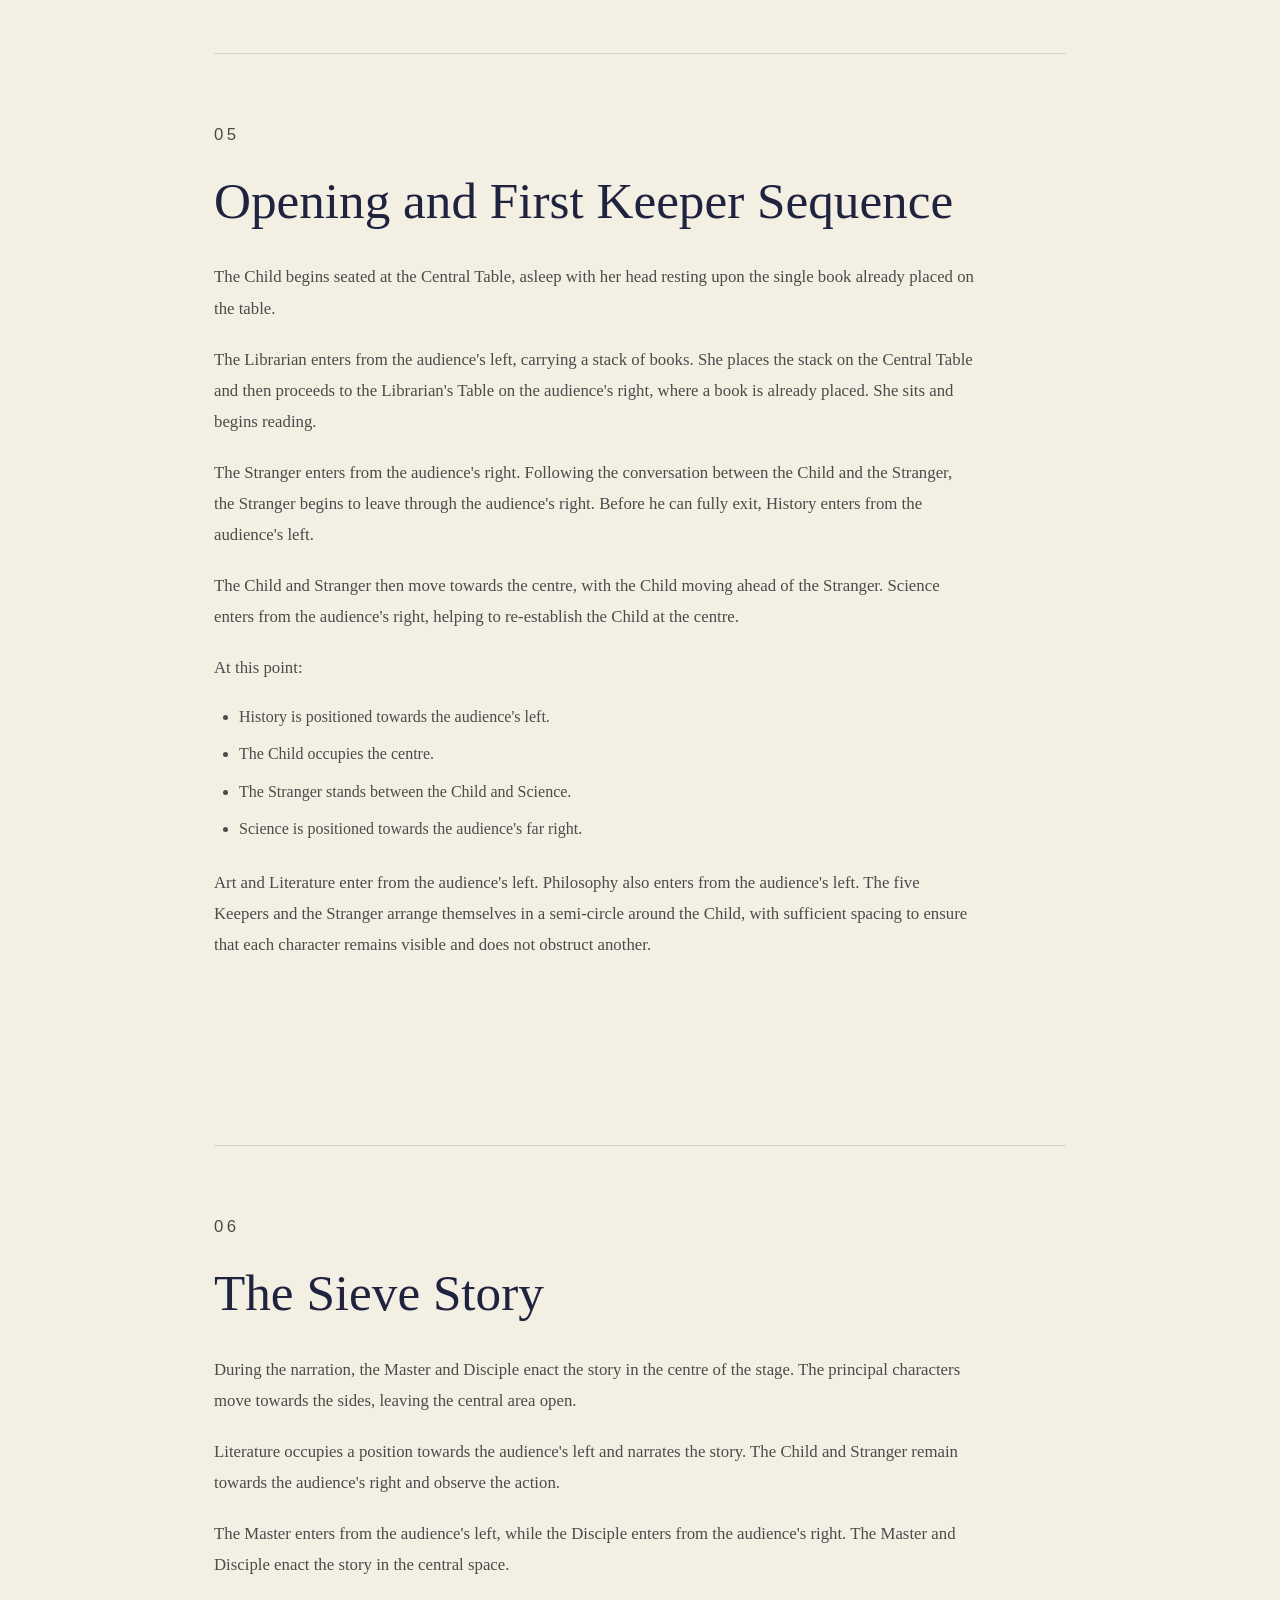
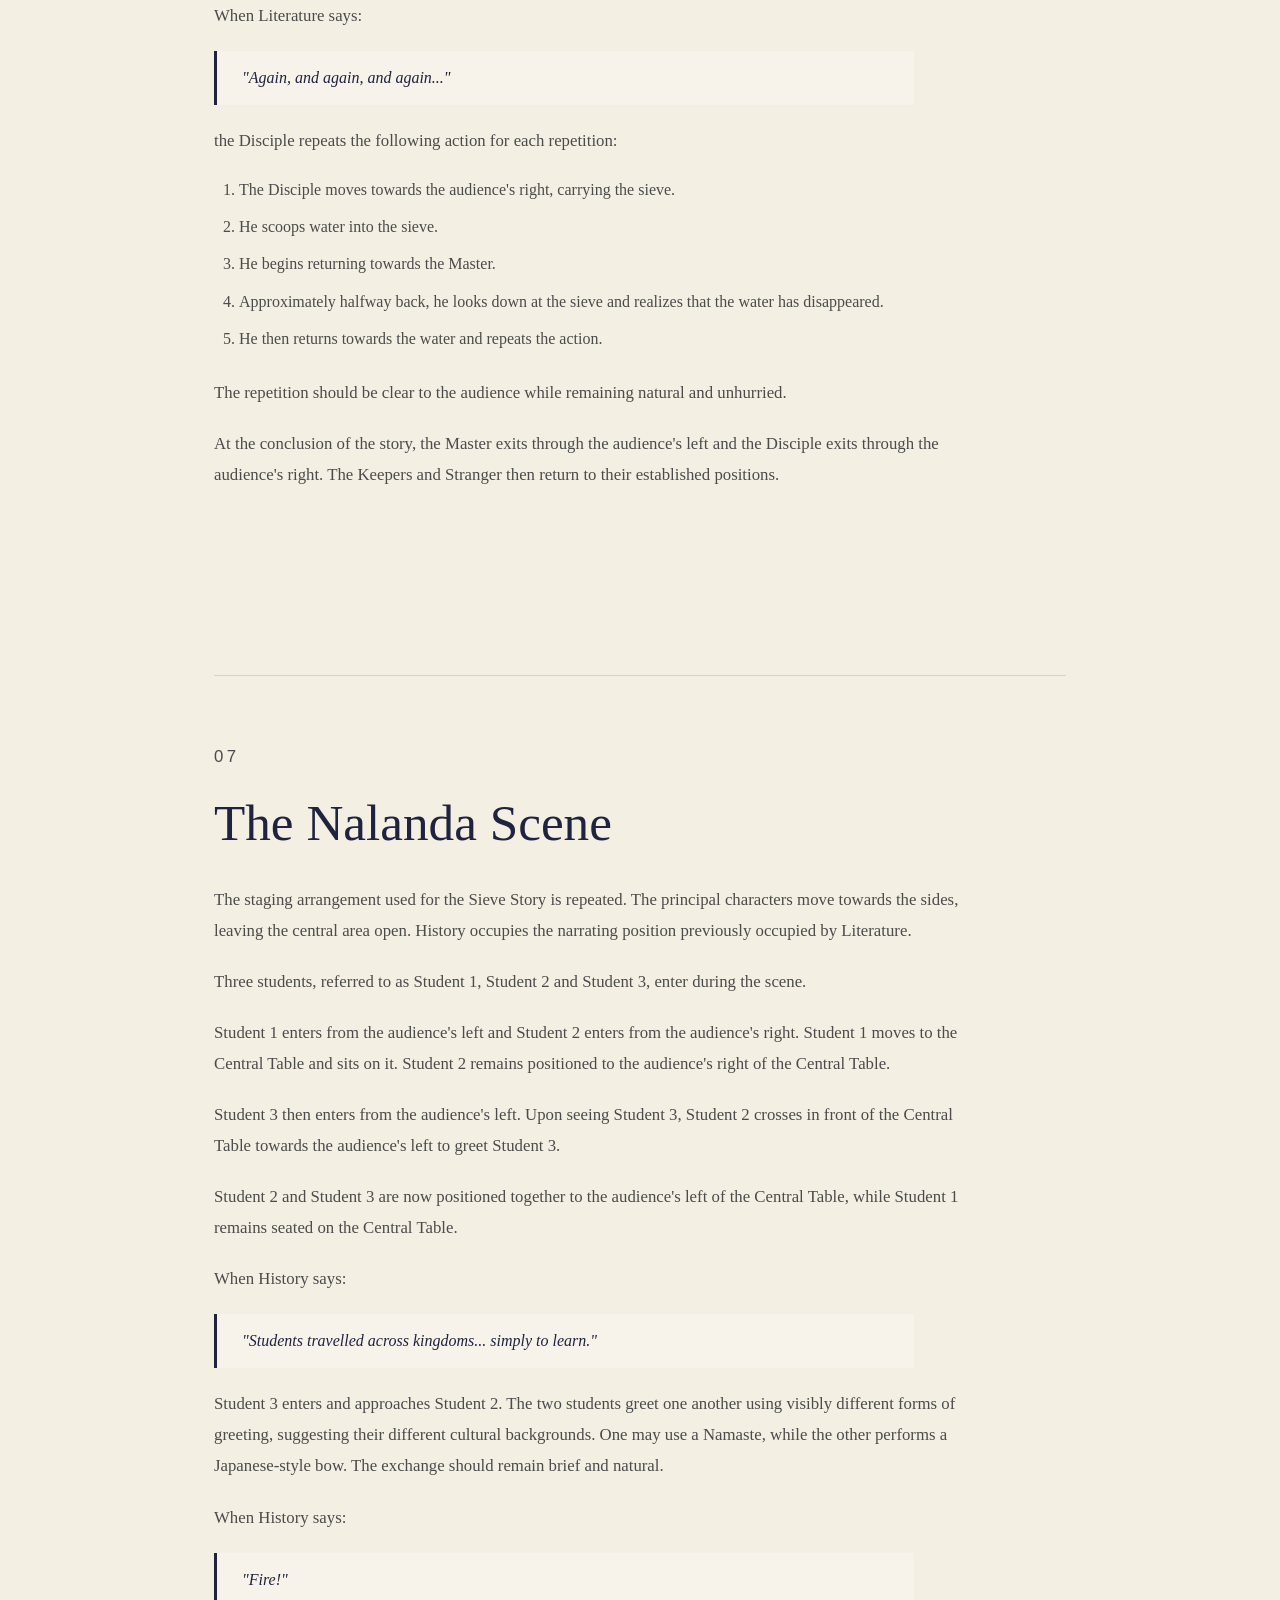
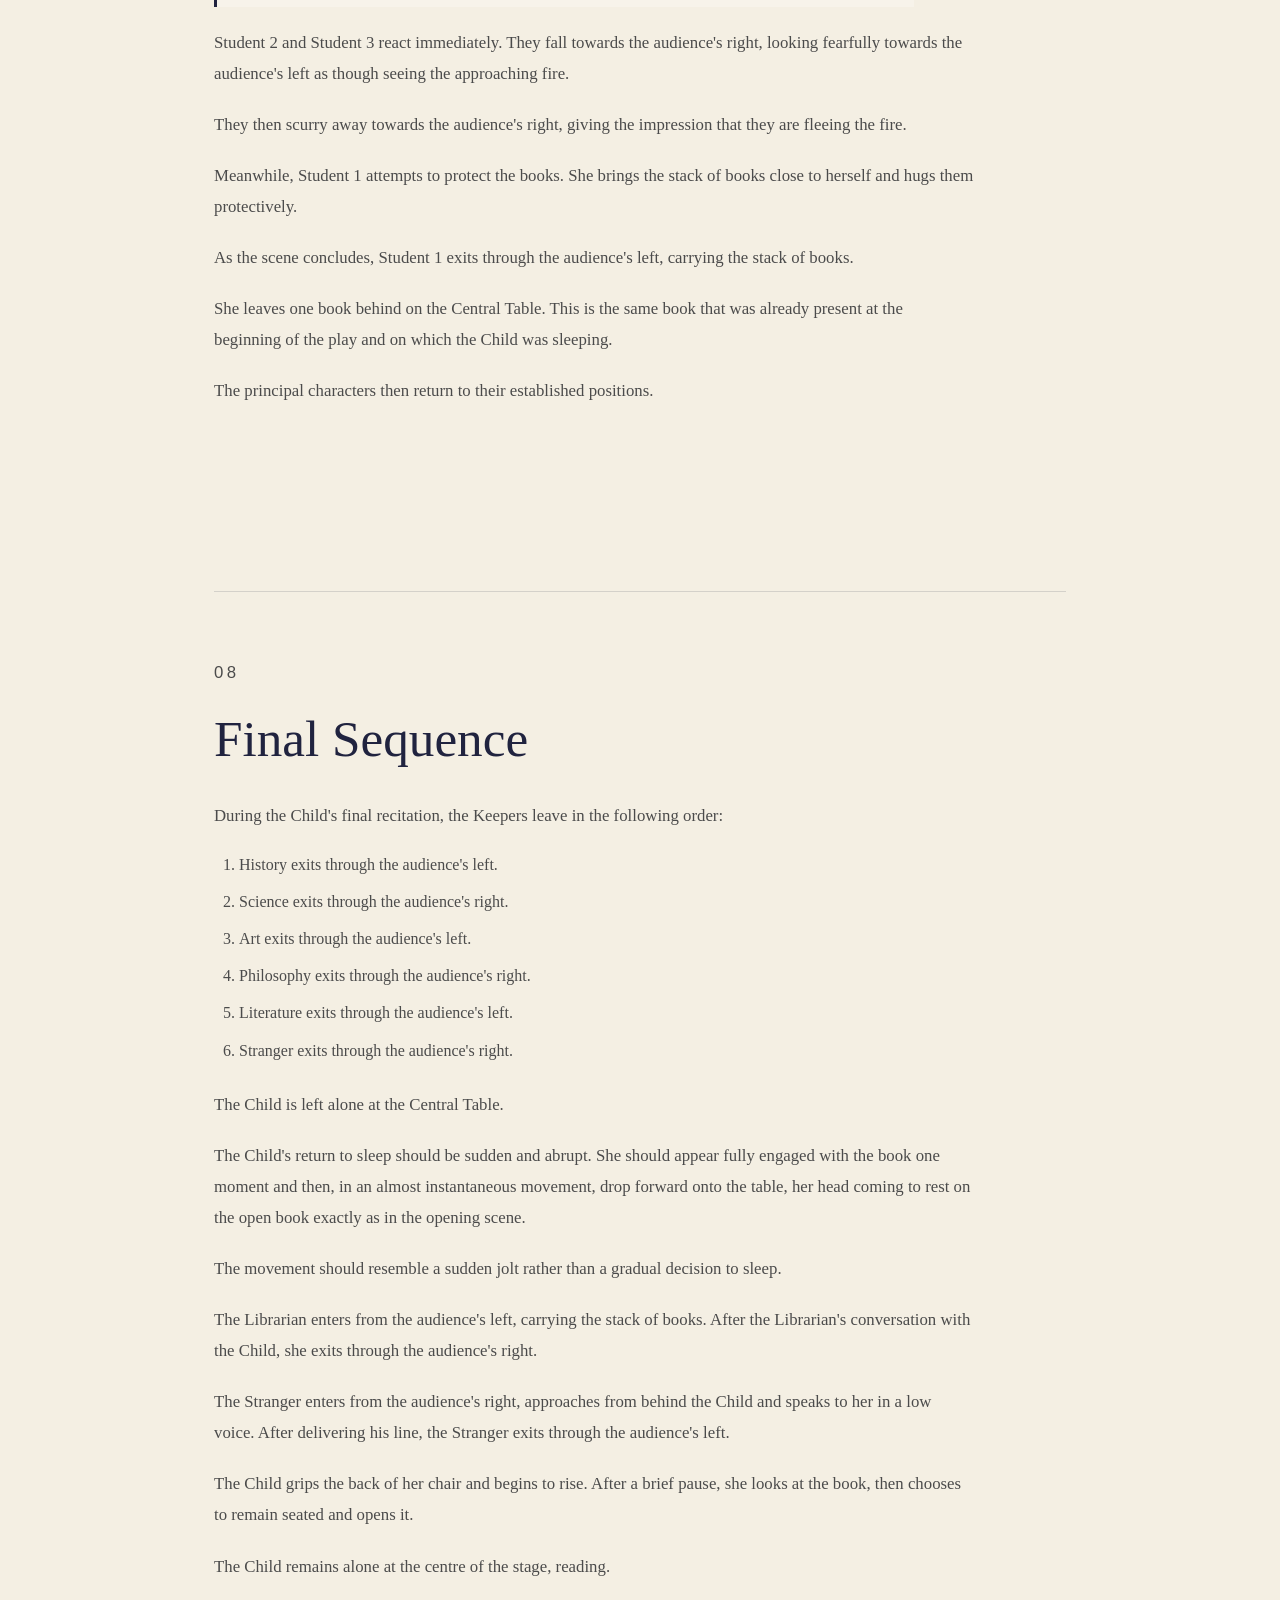
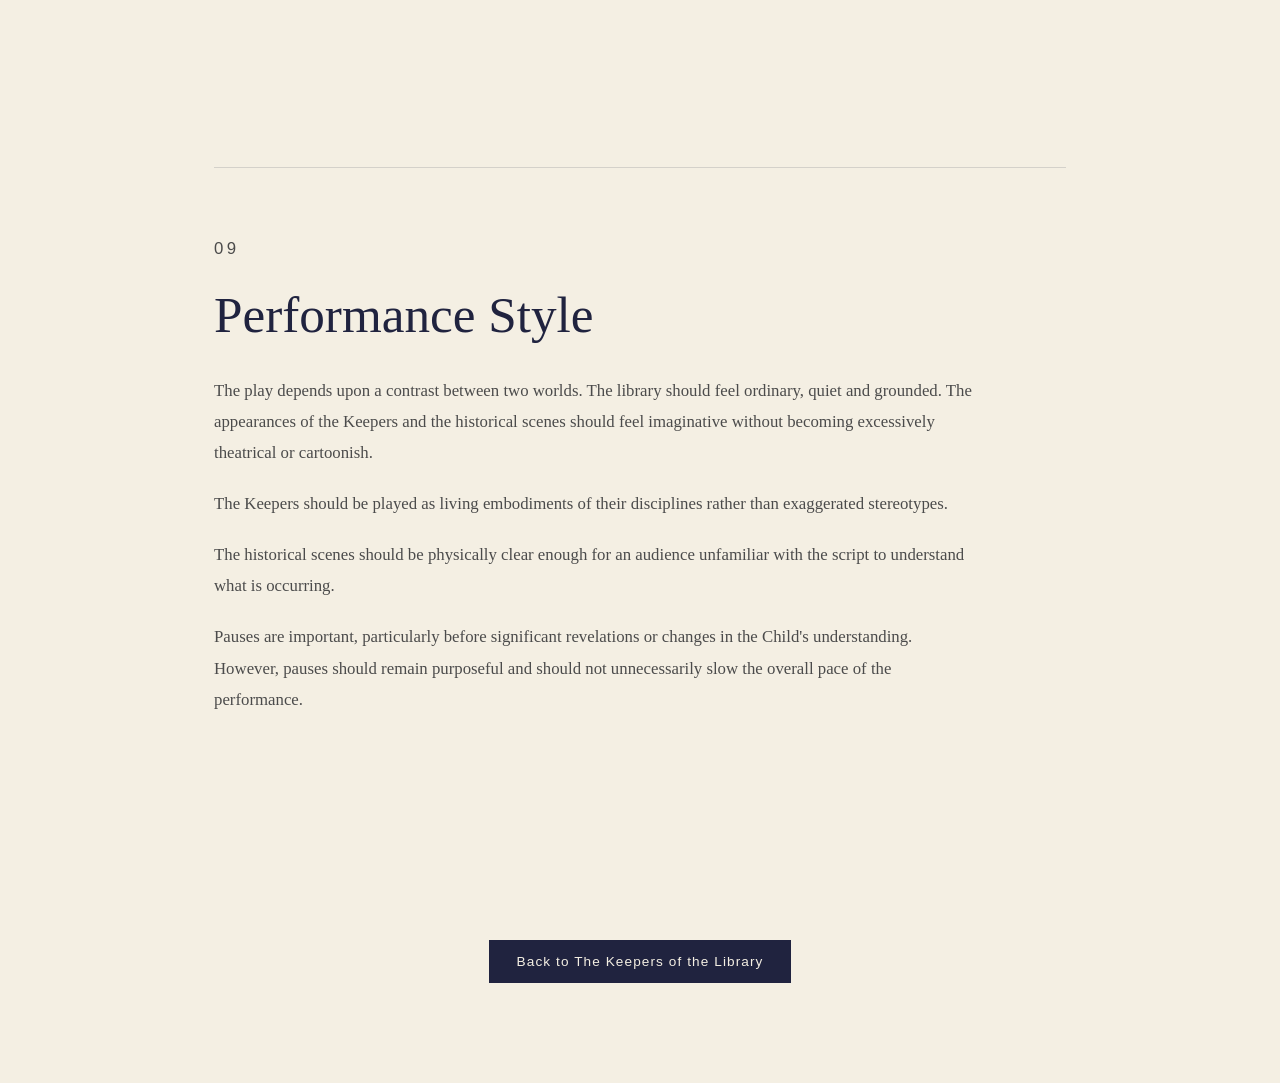
==== commit 2f849bb6: "Script correction" ====
--- a/production-notes.html
+++ b/production-notes.html
@@ -8,7 +8,8 @@
     <meta name="viewport"
           content="width=device-width, initial-scale=1.0">
 
-    <title>Production Notes | The Keepers of the Library</title>
+   <title>The Keepers of the Library | Production Notes</title>
+    <meta name="description" content="Production notes for The Keepers of the Library, an original English one-act play by Pranav Girish Nair, including staging, costumes, props, stage layout and character movement.">
 
     <link rel="stylesheet" href="style.css">
 
@@ -656,11 +657,6 @@
             </p>
 
             <p>
-                The five Keepers and the Stranger then silently appear
-                behind the Child.
-            </p>
-
-            <p>
                 The Stranger enters from the audience's right,
                 approaches from behind the Child and speaks to her
                 in a low voice. After delivering his line, the
--- a/style.css
+++ b/style.css
@@ -329,3 +329,24 @@
     height: auto;
     margin: 0 auto;
 }
+.script-reader {
+    width: 100%;
+    max-width: 1000px;
+    margin: 2rem auto;
+}
+
+.script-reader iframe {
+    display: block;
+    width: 100%;
+    height: 900px;
+    border: 1px solid rgba(0, 0, 0, 0.15);
+}
+
+.reader-actions {
+    display: flex;
+    justify-content: center;
+    align-items: center;
+    gap: 1rem;
+    flex-wrap: wrap;
+    margin-top: 2rem;
+}
